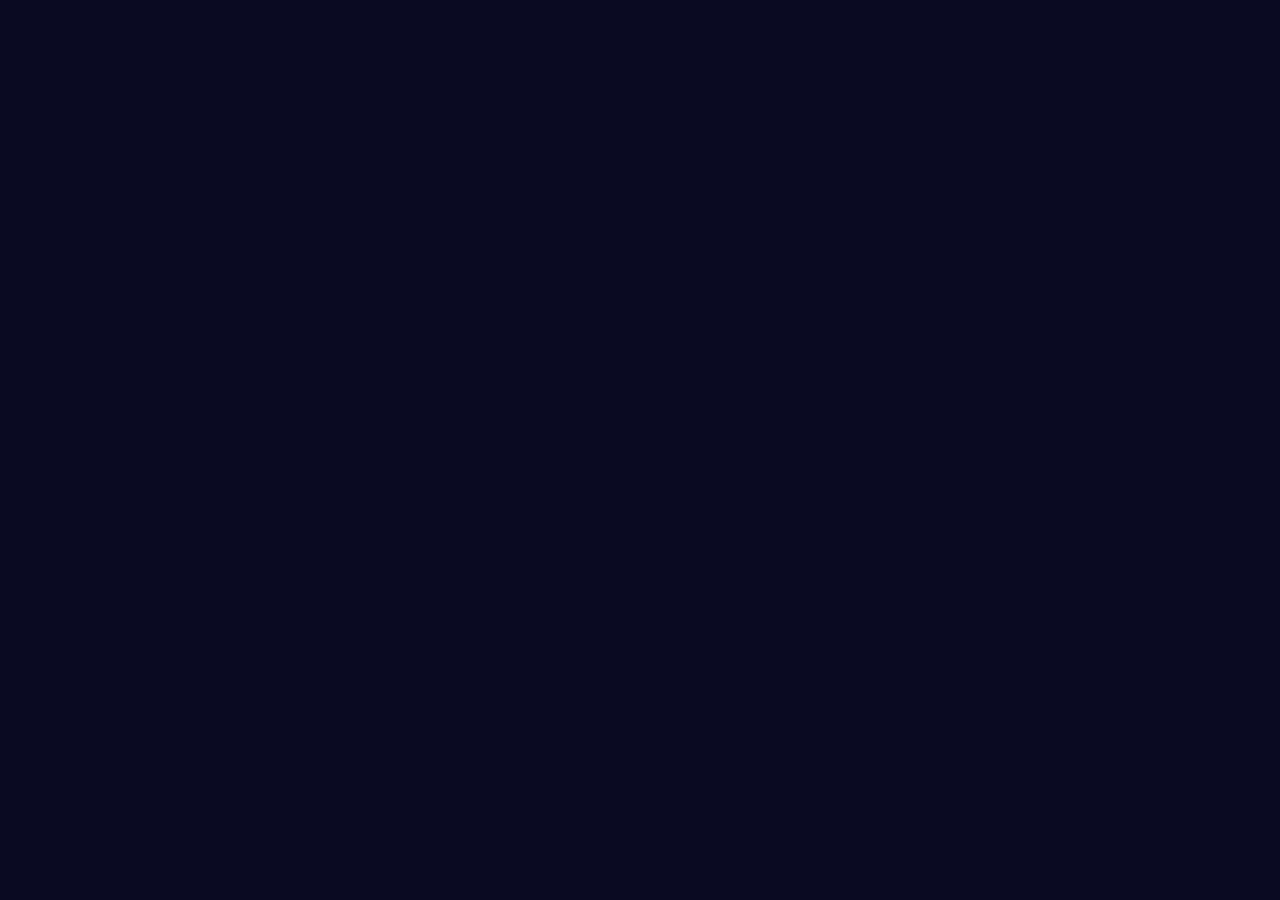
==== index.html @ da058f96 "Update index.html" ====
<!DOCTYPE html>
<html lang="en">
<head>
    <meta charset="UTF-8">
    <meta name="viewport" content="width=device-width, initial-scale=1.0">
    <title>AurumIQ Strategy Consultancy</title>
    <style>
        body {
            background: url('https://raw.githubusercontent.com/lizdeucker/aurumiq-website/main/Website%20background.jpg') no-repeat center center fixed;
            background-size: cover;
            background-color: #0A0A23; /* Dark navy */
            margin: 0;
            height: 100vh;
        }

/* Mobile-specific styles */
@media (max-width: 768px) { 
    body {
        background: url('https://raw.githubusercontent.com/lizdeucker/aurumiq-website/main/mobile%20website.png') no-repeat center center fixed;
        background-size: contain; /* Keeps aspect ratio */
        background-color: #0A0A23;
    }

    </style>
</head>
<body>
</body>
</html>
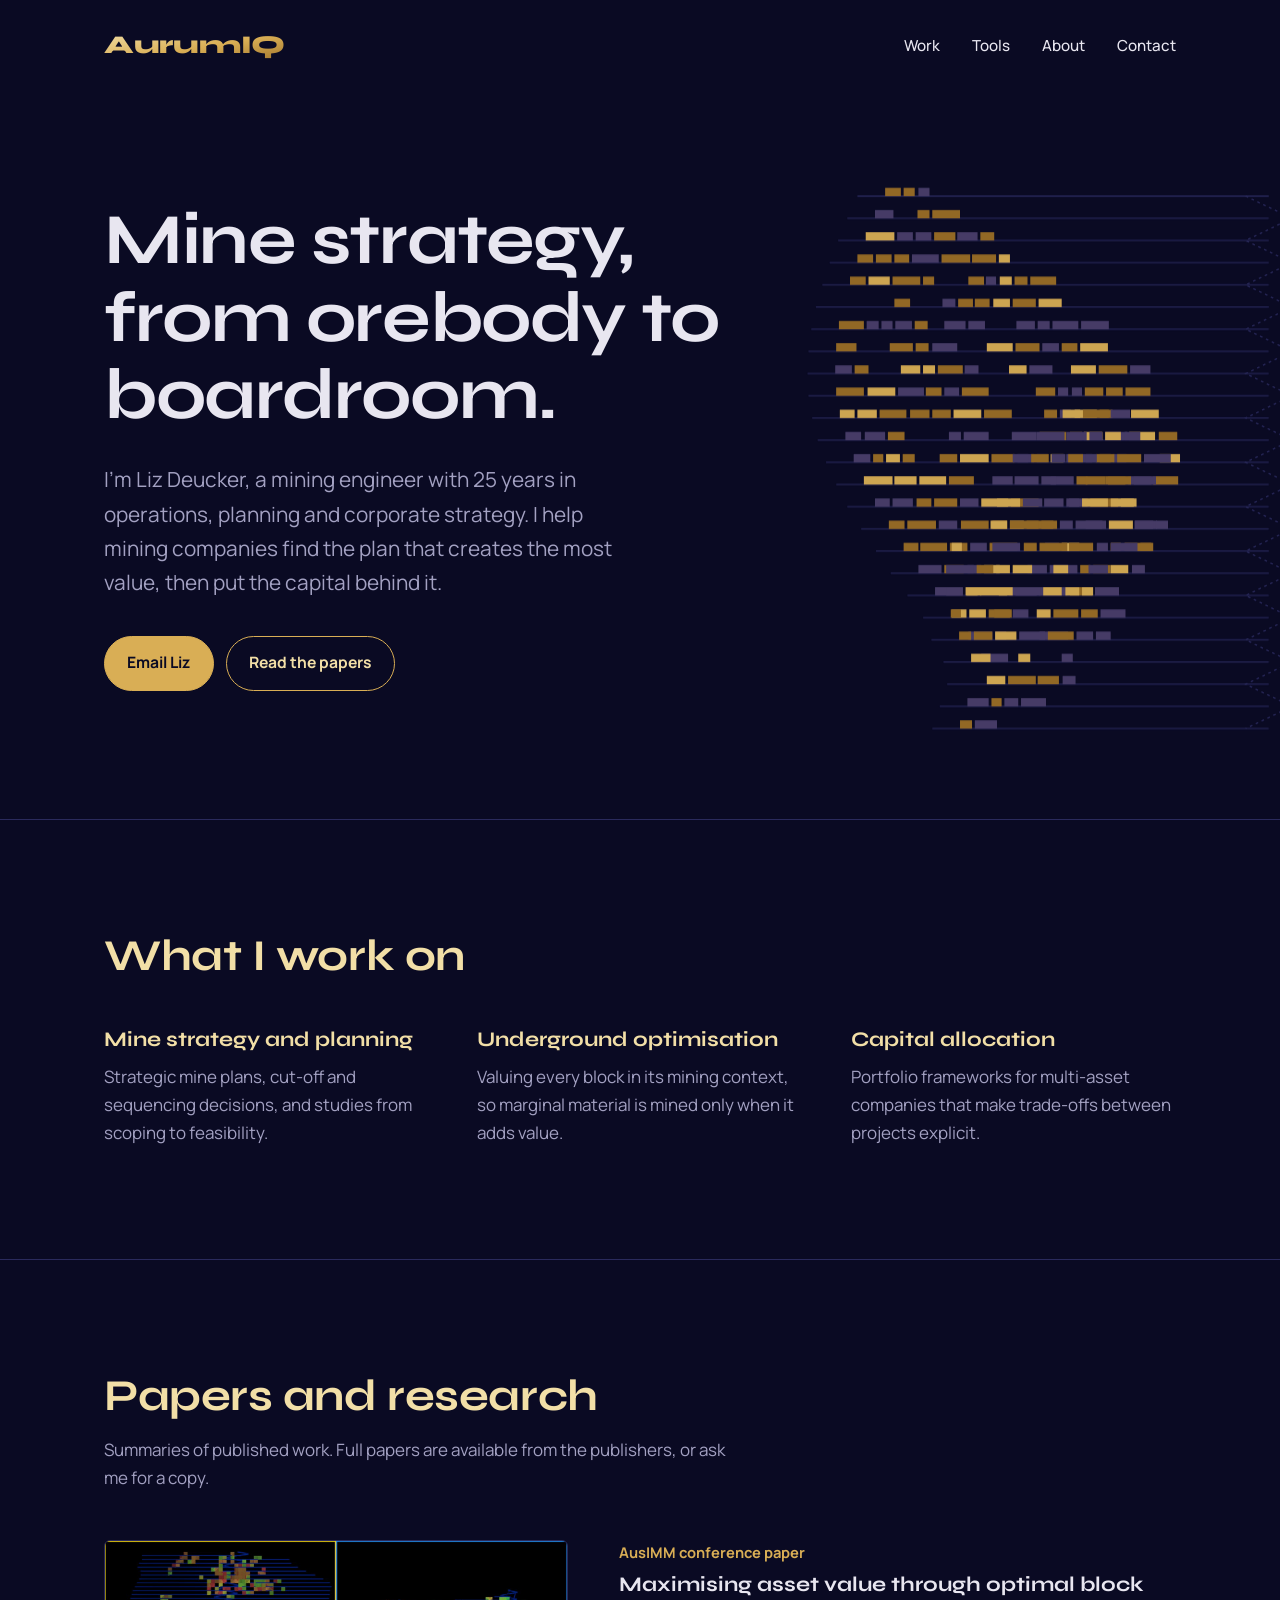
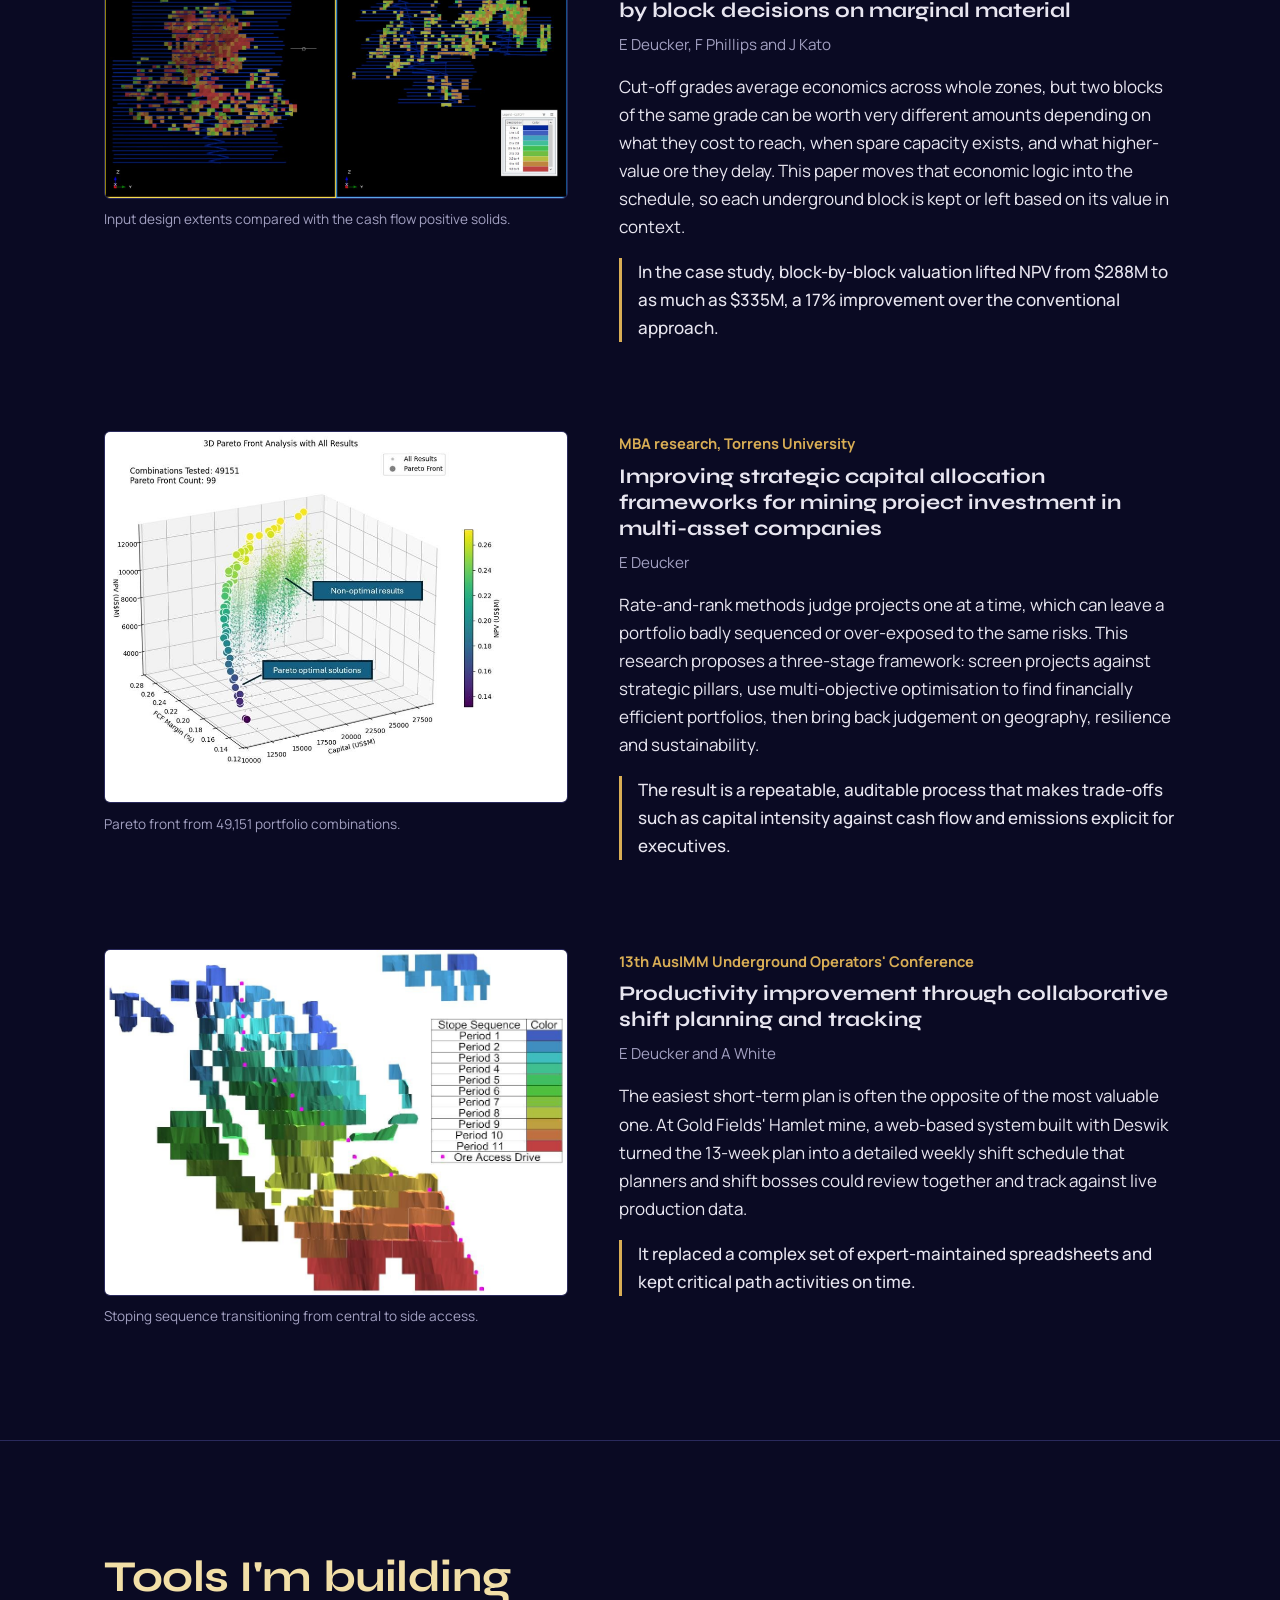
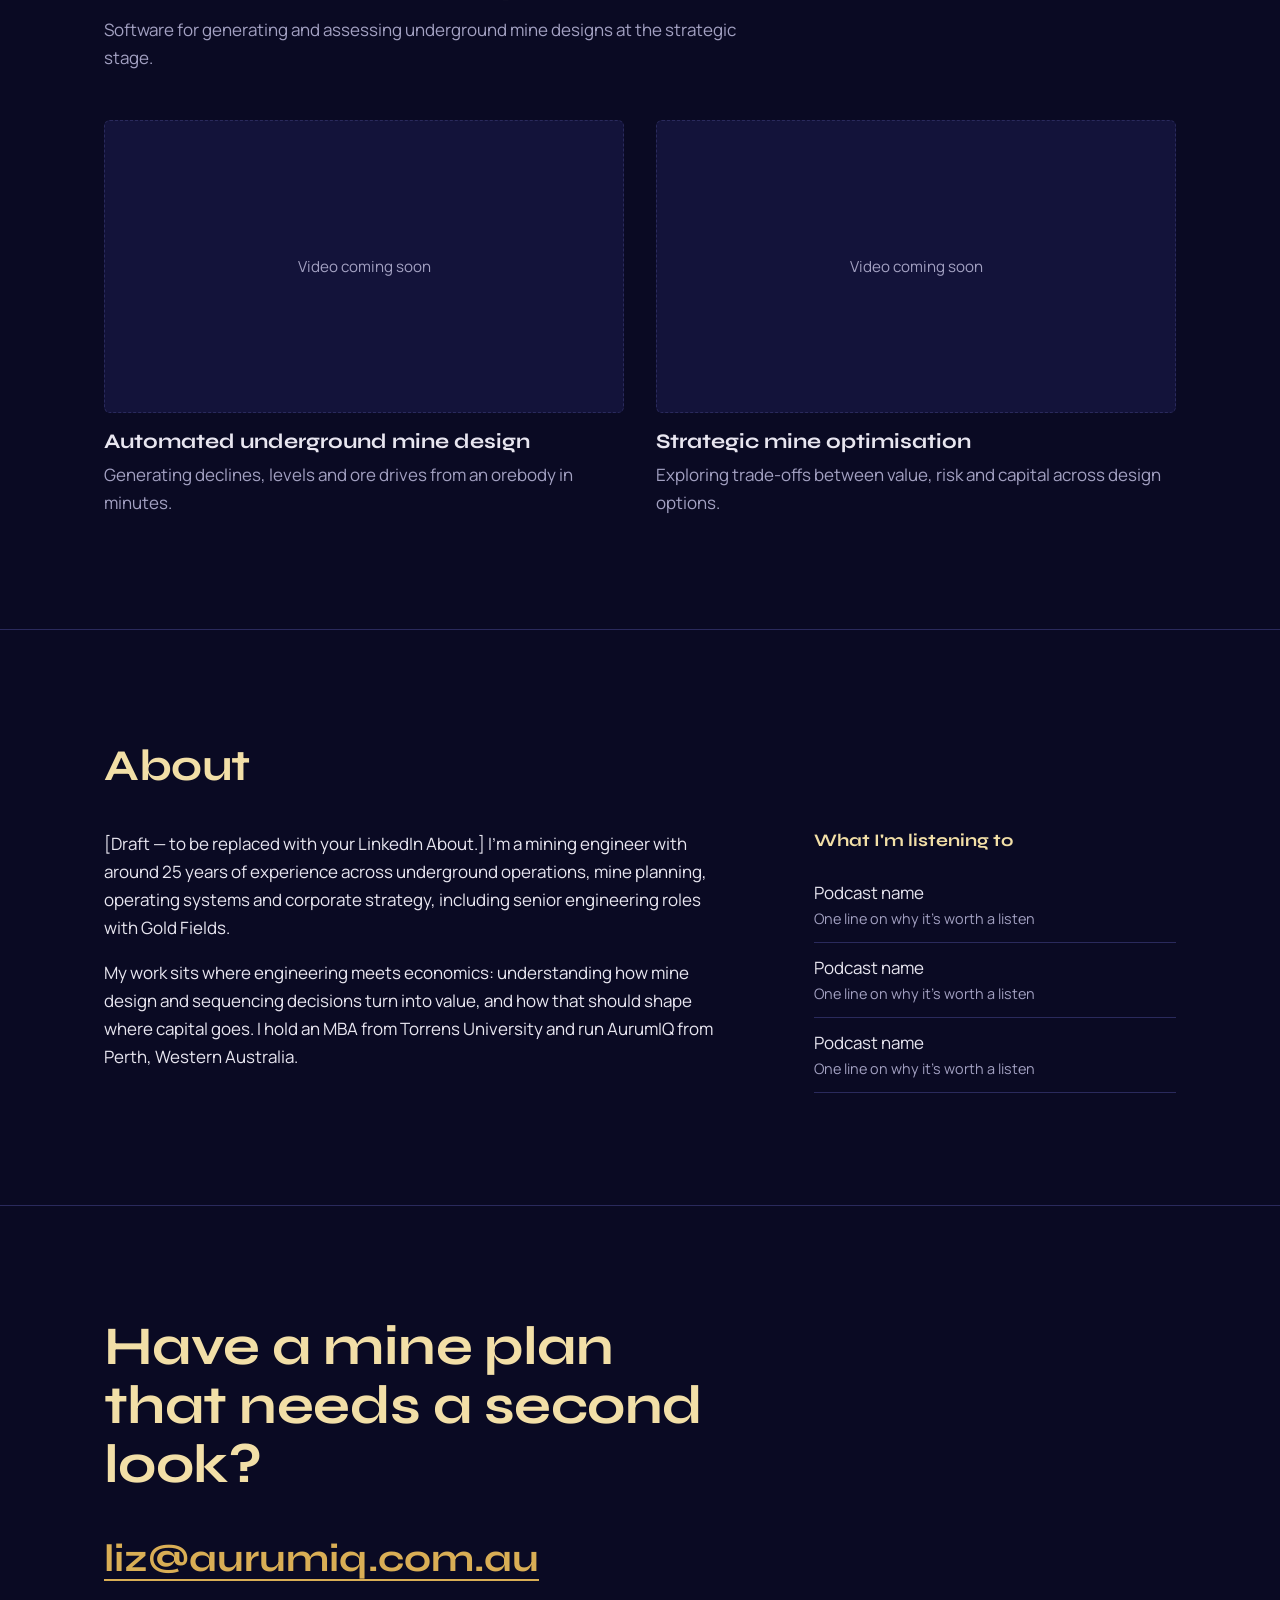
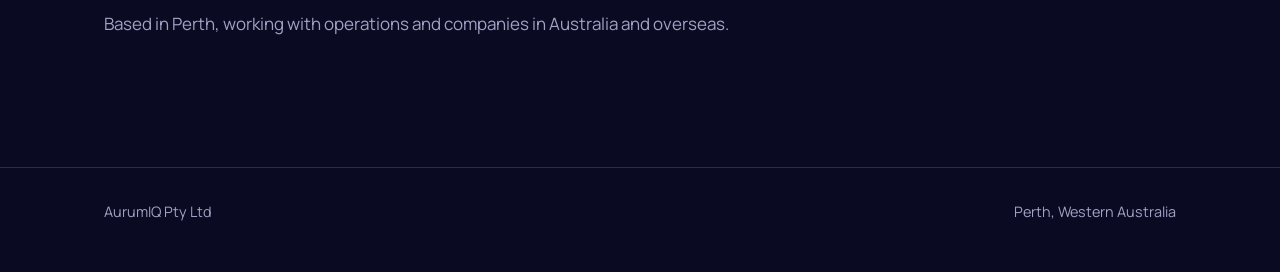
==== commit 273841fc: "Rebuild site: real page with services, papers, tools, about and contact Co-Authored-By: Claude Opus " ====
--- a/index.html
+++ b/index.html
@@ -1,28 +1,460 @@
-<!DOCTYPE html>
-<html lang="en">
-<head>
-    <meta charset="UTF-8">
-    <meta name="viewport" content="width=device-width, initial-scale=1.0">
-    <title>AurumIQ Strategy Consultancy</title>
-    <style>
-        body {
-            background: url('https://raw.githubusercontent.com/lizdeucker/aurumiq-website/main/Website%20background.jpg') no-repeat center center fixed;
-            background-size: cover;
-            background-color: #0A0A23; /* Dark navy */
-            margin: 0;
-            height: 100vh;
-        }
-
-/* Mobile-specific styles */
-@media (max-width: 768px) { 
-    body {
-        background: url('https://raw.githubusercontent.com/lizdeucker/aurumiq-website/main/mobile%20website.png') no-repeat center center fixed;
-        background-size: contain; /* Keeps aspect ratio */
-        background-color: #0A0A23;
-    }
-
-    </style>
-</head>
-<body>
-</body>
-</html>
+<!DOCTYPE html>
+<html lang="en-AU">
+<head>
+  <meta charset="UTF-8">
+  <meta name="viewport" content="width=device-width, initial-scale=1">
+  <title>AurumIQ · Mine strategy consultancy · Liz Deucker</title>
+  <meta name="description" content="AurumIQ is the mine strategy consultancy of Liz Deucker, a Perth-based mining engineer working on mine planning, underground optimisation and capital allocation.">
+  <meta property="og:title" content="AurumIQ: mine strategy consultancy">
+  <meta property="og:description" content="Mine planning, underground optimisation and capital allocation with Liz Deucker.">
+  <meta property="og:url" content="https://aurumiq.com.au/">
+  <meta name="theme-color" content="#0A0A23">
+  <link rel="icon" href="favicon.svg" type="image/svg+xml">
+  <link rel="preload" href="assets/fonts/syne-latin-800-normal.woff2" as="font" type="font/woff2" crossorigin>
+  <link rel="stylesheet" href="assets/styles.css">
+</head>
+<body>
+  <a class="skip" href="#main">Skip to content</a>
+
+  <header class="site-header">
+    <div class="wrap">
+      <a class="wordmark" href="#top" aria-label="AurumIQ home">AurumIQ</a>
+      <nav aria-label="Main">
+        <ul>
+          <li><a href="#work">Work</a></li>
+          <li><a href="#tools">Tools</a></li>
+          <li><a href="#about">About</a></li>
+          <li><a href="#contact">Contact</a></li>
+        </ul>
+      </nav>
+    </div>
+  </header>
+
+  <main id="main">
+    <section class="hero" id="top">
+      <svg class="levels" viewBox="0 0 720 640" aria-hidden="true" focusable="false">
+<polyline class="decline" points="600,40 650,64 600,88 650,112 600,136 650,160 600,184 650,208 600,232 650,256 600,280 650,304 600,328 650,352 600,376 650,400 600,424 650,448 600,472 650,496 600,520 650,544 600,568 650,592 600,616"/>
+<line class="drive" x1="180" y1="40" x2="625" y2="40"/>
+<rect class="s mid" style="--i:24" x="210" y="31" width="17" height="9"/>
+<rect class="s mid" style="--i:24" x="230" y="31" width="12" height="9"/>
+<rect class="s lo" style="--i:24" x="246" y="31" width="12" height="9"/>
+<line class="drive" x1="169" y1="64" x2="625" y2="64"/>
+<rect class="s lo" style="--i:23" x="199" y="55" width="20" height="9"/>
+<rect class="s mid" style="--i:23" x="245" y="55" width="13" height="9"/>
+<rect class="s mid" style="--i:23" x="261" y="55" width="30" height="9"/>
+<line class="drive" x1="159" y1="88" x2="625" y2="88"/>
+<rect class="s hi" style="--i:22" x="189" y="79" width="31" height="9"/>
+<rect class="s lo" style="--i:22" x="223" y="79" width="17" height="9"/>
+<rect class="s lo" style="--i:22" x="243" y="79" width="17" height="9"/>
+<rect class="s mid" style="--i:22" x="263" y="79" width="23" height="9"/>
+<rect class="s lo" style="--i:22" x="288" y="79" width="22" height="9"/>
+<rect class="s mid" style="--i:22" x="313" y="79" width="15" height="9"/>
+<line class="drive" x1="150" y1="112" x2="625" y2="112"/>
+<rect class="s mid" style="--i:21" x="180" y="103" width="17" height="9"/>
+<rect class="s mid" style="--i:21" x="200" y="103" width="17" height="9"/>
+<rect class="s mid" style="--i:21" x="220" y="103" width="16" height="9"/>
+<rect class="s lo" style="--i:21" x="239" y="103" width="29" height="9"/>
+<rect class="s mid" style="--i:21" x="271" y="103" width="31" height="9"/>
+<rect class="s mid" style="--i:21" x="304" y="103" width="26" height="9"/>
+<rect class="s hi" style="--i:21" x="333" y="103" width="12" height="9"/>
+<line class="drive" x1="142" y1="136" x2="625" y2="136"/>
+<rect class="s mid" style="--i:20" x="172" y="127" width="17" height="9"/>
+<rect class="s hi" style="--i:20" x="192" y="127" width="23" height="9"/>
+<rect class="s mid" style="--i:20" x="218" y="127" width="30" height="9"/>
+<rect class="s mid" style="--i:20" x="251" y="127" width="12" height="9"/>
+<rect class="s mid" style="--i:20" x="300" y="127" width="17" height="9"/>
+<rect class="s lo" style="--i:20" x="319" y="127" width="11" height="9"/>
+<rect class="s hi" style="--i:20" x="334" y="127" width="13" height="9"/>
+<rect class="s mid" style="--i:20" x="350" y="127" width="14" height="9"/>
+<rect class="s mid" style="--i:20" x="367" y="127" width="28" height="9"/>
+<line class="drive" x1="135" y1="160" x2="625" y2="160"/>
+<rect class="s mid" style="--i:19" x="220" y="151" width="17" height="9"/>
+<rect class="s lo" style="--i:19" x="272" y="151" width="14" height="9"/>
+<rect class="s mid" style="--i:19" x="289" y="151" width="16" height="9"/>
+<rect class="s mid" style="--i:19" x="307" y="151" width="16" height="9"/>
+<rect class="s hi" style="--i:19" x="327" y="151" width="18" height="9"/>
+<rect class="s mid" style="--i:19" x="348" y="151" width="25" height="9"/>
+<rect class="s hi" style="--i:19" x="376" y="151" width="25" height="9"/>
+<line class="drive" x1="130" y1="184" x2="625" y2="184"/>
+<rect class="s mid" style="--i:18" x="160" y="175" width="27" height="9"/>
+<rect class="s lo" style="--i:18" x="190" y="175" width="13" height="9"/>
+<rect class="s lo" style="--i:18" x="206" y="175" width="12" height="9"/>
+<rect class="s lo" style="--i:18" x="221" y="175" width="18" height="9"/>
+<rect class="s mid" style="--i:18" x="242" y="175" width="14" height="9"/>
+<rect class="s lo" style="--i:18" x="274" y="175" width="23" height="9"/>
+<rect class="s lo" style="--i:18" x="300" y="175" width="18" height="9"/>
+<rect class="s lo" style="--i:18" x="352" y="175" width="20" height="9"/>
+<rect class="s lo" style="--i:18" x="375" y="175" width="13" height="9"/>
+<rect class="s lo" style="--i:18" x="391" y="175" width="28" height="9"/>
+<rect class="s lo" style="--i:18" x="422" y="175" width="30" height="9"/>
+<line class="drive" x1="127" y1="208" x2="625" y2="208"/>
+<rect class="s mid" style="--i:17" x="157" y="199" width="22" height="9"/>
+<rect class="s mid" style="--i:17" x="215" y="199" width="25" height="9"/>
+<rect class="s mid" style="--i:17" x="243" y="199" width="14" height="9"/>
+<rect class="s lo" style="--i:17" x="261" y="199" width="27" height="9"/>
+<rect class="s hi" style="--i:17" x="320" y="199" width="28" height="9"/>
+<rect class="s mid" style="--i:17" x="351" y="199" width="26" height="9"/>
+<rect class="s lo" style="--i:17" x="380" y="199" width="18" height="9"/>
+<rect class="s mid" style="--i:17" x="401" y="199" width="17" height="9"/>
+<rect class="s hi" style="--i:17" x="421" y="199" width="30" height="9"/>
+<line class="drive" x1="126" y1="232" x2="625" y2="232"/>
+<rect class="s lo" style="--i:16" x="156" y="223" width="18" height="9"/>
+<rect class="s mid" style="--i:16" x="177" y="223" width="15" height="9"/>
+<rect class="s hi" style="--i:16" x="227" y="223" width="21" height="9"/>
+<rect class="s hi" style="--i:16" x="251" y="223" width="13" height="9"/>
+<rect class="s mid" style="--i:16" x="267" y="223" width="27" height="9"/>
+<rect class="s lo" style="--i:16" x="296" y="223" width="15" height="9"/>
+<rect class="s hi" style="--i:16" x="344" y="223" width="19" height="9"/>
+<rect class="s lo" style="--i:16" x="366" y="223" width="25" height="9"/>
+<rect class="s hi" style="--i:16" x="411" y="223" width="27" height="9"/>
+<rect class="s mid" style="--i:16" x="441" y="223" width="31" height="9"/>
+<rect class="s lo" style="--i:16" x="475" y="223" width="22" height="9"/>
+<line class="drive" x1="127" y1="256" x2="625" y2="256"/>
+<rect class="s mid" style="--i:15" x="157" y="247" width="30" height="9"/>
+<rect class="s hi" style="--i:15" x="191" y="247" width="30" height="9"/>
+<rect class="s lo" style="--i:15" x="224" y="247" width="28" height="9"/>
+<rect class="s mid" style="--i:15" x="254" y="247" width="17" height="9"/>
+<rect class="s lo" style="--i:15" x="274" y="247" width="16" height="9"/>
+<rect class="s mid" style="--i:15" x="293" y="247" width="29" height="9"/>
+<rect class="s mid" style="--i:15" x="373" y="247" width="21" height="9"/>
+<rect class="s lo" style="--i:15" x="397" y="247" width="11" height="9"/>
+<rect class="s lo" style="--i:15" x="412" y="247" width="11" height="9"/>
+<rect class="s mid" style="--i:15" x="426" y="247" width="20" height="9"/>
+<rect class="s mid" style="--i:15" x="449" y="247" width="18" height="9"/>
+<rect class="s mid" style="--i:15" x="470" y="247" width="27" height="9"/>
+<line class="drive" x1="131" y1="280" x2="625" y2="280"/>
+<rect class="s hi" style="--i:14" x="161" y="271" width="16" height="9"/>
+<rect class="s hi" style="--i:14" x="180" y="271" width="21" height="9"/>
+<rect class="s mid" style="--i:14" x="204" y="271" width="29" height="9"/>
+<rect class="s mid" style="--i:14" x="237" y="271" width="21" height="9"/>
+<rect class="s mid" style="--i:14" x="261" y="271" width="20" height="9"/>
+<rect class="s hi" style="--i:14" x="284" y="271" width="30" height="9"/>
+<rect class="s mid" style="--i:14" x="317" y="271" width="30" height="9"/>
+<rect class="s mid" style="--i:14" x="382" y="271" width="14" height="9"/>
+<rect class="s lo" style="--i:14" x="399" y="271" width="12" height="9"/>
+<rect class="s hi" style="--i:14" x="415" y="271" width="24" height="9"/>
+<rect class="s mid" style="--i:14" x="442" y="271" width="14" height="9"/>
+<rect class="s hi" style="--i:14" x="476" y="271" width="30" height="9"/>
+<rect class="s hi" style="--i:14" x="402" y="271" width="19" height="9"/>
+<rect class="s mid" style="--i:14" x="424" y="271" width="28" height="9"/>
+<rect class="s lo" style="--i:14" x="454" y="271" width="21" height="9"/>
+<line class="drive" x1="137" y1="304" x2="625" y2="304"/>
+<rect class="s lo" style="--i:13" x="167" y="295" width="17" height="9"/>
+<rect class="s lo" style="--i:13" x="188" y="295" width="22" height="9"/>
+<rect class="s mid" style="--i:13" x="213" y="295" width="18" height="9"/>
+<rect class="s lo" style="--i:13" x="279" y="295" width="13" height="9"/>
+<rect class="s lo" style="--i:13" x="295" y="295" width="27" height="9"/>
+<rect class="s lo" style="--i:13" x="347" y="295" width="27" height="9"/>
+<rect class="s mid" style="--i:13" x="377" y="295" width="29" height="9"/>
+<rect class="s mid" style="--i:13" x="410" y="295" width="13" height="9"/>
+<rect class="s hi" style="--i:13" x="425" y="295" width="20" height="9"/>
+<rect class="s lo" style="--i:13" x="448" y="295" width="24" height="9"/>
+<rect class="s hi" style="--i:13" x="474" y="295" width="28" height="9"/>
+<rect class="s mid" style="--i:13" x="506" y="295" width="20" height="9"/>
+<rect class="s lo" style="--i:13" x="374" y="295" width="30" height="9"/>
+<rect class="s lo" style="--i:13" x="406" y="295" width="22" height="9"/>
+<rect class="s lo" style="--i:13" x="431" y="295" width="14" height="9"/>
+<rect class="s hi" style="--i:13" x="448" y="295" width="17" height="9"/>
+<rect class="s lo" style="--i:13" x="469" y="295" width="17" height="9"/>
+<line class="drive" x1="146" y1="328" x2="625" y2="328"/>
+<rect class="s lo" style="--i:12" x="176" y="319" width="18" height="9"/>
+<rect class="s mid" style="--i:12" x="197" y="319" width="11" height="9"/>
+<rect class="s hi" style="--i:12" x="211" y="319" width="15" height="9"/>
+<rect class="s mid" style="--i:12" x="229" y="319" width="13" height="9"/>
+<rect class="s mid" style="--i:12" x="269" y="319" width="19" height="9"/>
+<rect class="s hi" style="--i:12" x="291" y="319" width="31" height="9"/>
+<rect class="s mid" style="--i:12" x="325" y="319" width="25" height="9"/>
+<rect class="s lo" style="--i:12" x="353" y="319" width="18" height="9"/>
+<rect class="s lo" style="--i:12" x="374" y="319" width="12" height="9"/>
+<rect class="s hi" style="--i:12" x="389" y="319" width="14" height="9"/>
+<rect class="s lo" style="--i:12" x="406" y="319" width="28" height="9"/>
+<rect class="s mid" style="--i:12" x="438" y="319" width="16" height="9"/>
+<rect class="s lo" style="--i:12" x="457" y="319" width="14" height="9"/>
+<rect class="s hi" style="--i:12" x="507" y="319" width="22" height="9"/>
+<rect class="s lo" style="--i:12" x="348" y="319" width="17" height="9"/>
+<rect class="s mid" style="--i:12" x="368" y="319" width="19" height="9"/>
+<rect class="s lo" style="--i:12" x="390" y="319" width="15" height="9"/>
+<rect class="s mid" style="--i:12" x="408" y="319" width="16" height="9"/>
+<rect class="s lo" style="--i:12" x="427" y="319" width="12" height="9"/>
+<rect class="s mid" style="--i:12" x="442" y="319" width="16" height="9"/>
+<rect class="s mid" style="--i:12" x="461" y="319" width="26" height="9"/>
+<rect class="s lo" style="--i:12" x="490" y="319" width="29" height="9"/>
+<line class="drive" x1="157" y1="352" x2="625" y2="352"/>
+<rect class="s hi" style="--i:11" x="187" y="343" width="31" height="9"/>
+<rect class="s hi" style="--i:11" x="220" y="343" width="24" height="9"/>
+<rect class="s hi" style="--i:11" x="247" y="343" width="29" height="9"/>
+<rect class="s mid" style="--i:11" x="279" y="343" width="27" height="9"/>
+<rect class="s lo" style="--i:11" x="389" y="343" width="25" height="9"/>
+<rect class="s mid" style="--i:11" x="417" y="343" width="12" height="9"/>
+<rect class="s mid" style="--i:11" x="448" y="343" width="22" height="9"/>
+<rect class="s lo" style="--i:11" x="473" y="343" width="25" height="9"/>
+<rect class="s mid" style="--i:11" x="500" y="343" width="27" height="9"/>
+<rect class="s lo" style="--i:11" x="326" y="343" width="22" height="9"/>
+<rect class="s lo" style="--i:11" x="350" y="343" width="26" height="9"/>
+<rect class="s lo" style="--i:11" x="379" y="343" width="16" height="9"/>
+<rect class="s mid" style="--i:11" x="427" y="343" width="21" height="9"/>
+<rect class="s mid" style="--i:11" x="451" y="343" width="25" height="9"/>
+<rect class="s lo" style="--i:11" x="479" y="343" width="24" height="9"/>
+<line class="drive" x1="169" y1="376" x2="625" y2="376"/>
+<rect class="s lo" style="--i:10" x="199" y="367" width="16" height="9"/>
+<rect class="s lo" style="--i:10" x="218" y="367" width="22" height="9"/>
+<rect class="s mid" style="--i:10" x="244" y="367" width="16" height="9"/>
+<rect class="s mid" style="--i:10" x="263" y="367" width="25" height="9"/>
+<rect class="s lo" style="--i:10" x="291" y="367" width="20" height="9"/>
+<rect class="s hi" style="--i:10" x="314" y="367" width="29" height="9"/>
+<rect class="s mid" style="--i:10" x="346" y="367" width="30" height="9"/>
+<rect class="s lo" style="--i:10" x="409" y="367" width="20" height="9"/>
+<rect class="s mid" style="--i:10" x="432" y="367" width="30" height="9"/>
+<rect class="s hi" style="--i:10" x="465" y="367" width="14" height="9"/>
+<rect class="s hi" style="--i:10" x="331" y="367" width="25" height="9"/>
+<rect class="s lo" style="--i:10" x="359" y="367" width="21" height="9"/>
+<rect class="s lo" style="--i:10" x="382" y="367" width="21" height="9"/>
+<rect class="s lo" style="--i:10" x="406" y="367" width="14" height="9"/>
+<rect class="s hi" style="--i:10" x="423" y="367" width="28" height="9"/>
+<rect class="s hi" style="--i:10" x="454" y="367" width="28" height="9"/>
+<line class="drive" x1="184" y1="400" x2="625" y2="400"/>
+<rect class="s mid" style="--i:9" x="214" y="391" width="17" height="9"/>
+<rect class="s mid" style="--i:9" x="234" y="391" width="31" height="9"/>
+<rect class="s lo" style="--i:9" x="268" y="391" width="20" height="9"/>
+<rect class="s mid" style="--i:9" x="326" y="391" width="16" height="9"/>
+<rect class="s hi" style="--i:9" x="345" y="391" width="15" height="9"/>
+<rect class="s mid" style="--i:9" x="363" y="391" width="29" height="9"/>
+<rect class="s lo" style="--i:9" x="427" y="391" width="22" height="9"/>
+<rect class="s hi" style="--i:9" x="452" y="391" width="26" height="9"/>
+<rect class="s lo" style="--i:9" x="480" y="391" width="24" height="9"/>
+<rect class="s mid" style="--i:9" x="292" y="391" width="30" height="9"/>
+<rect class="s hi" style="--i:9" x="324" y="391" width="18" height="9"/>
+<rect class="s mid" style="--i:9" x="345" y="391" width="31" height="9"/>
+<rect class="s mid" style="--i:9" x="379" y="391" width="17" height="9"/>
+<rect class="s lo" style="--i:9" x="399" y="391" width="14" height="9"/>
+<rect class="s lo" style="--i:9" x="416" y="391" width="29" height="9"/>
+<rect class="s lo" style="--i:9" x="480" y="391" width="20" height="9"/>
+<rect class="s lo" style="--i:9" x="503" y="391" width="13" height="9"/>
+<line class="drive" x1="200" y1="424" x2="625" y2="424"/>
+<rect class="s mid" style="--i:8" x="230" y="415" width="16" height="9"/>
+<rect class="s mid" style="--i:8" x="248" y="415" width="29" height="9"/>
+<rect class="s mid" style="--i:8" x="280" y="415" width="19" height="9"/>
+<rect class="s lo" style="--i:8" x="302" y="415" width="18" height="9"/>
+<rect class="s mid" style="--i:8" x="323" y="415" width="30" height="9"/>
+<rect class="s lo" style="--i:8" x="383" y="415" width="15" height="9"/>
+<rect class="s hi" style="--i:8" x="401" y="415" width="19" height="9"/>
+<rect class="s mid" style="--i:8" x="454" y="415" width="11" height="9"/>
+<rect class="s mid" style="--i:8" x="469" y="415" width="29" height="9"/>
+<rect class="s hi" style="--i:8" x="282" y="415" width="11" height="9"/>
+<rect class="s lo" style="--i:8" x="326" y="415" width="30" height="9"/>
+<rect class="s mid" style="--i:8" x="360" y="415" width="14" height="9"/>
+<rect class="s mid" style="--i:8" x="377" y="415" width="30" height="9"/>
+<rect class="s mid" style="--i:8" x="409" y="415" width="26" height="9"/>
+<rect class="s lo" style="--i:8" x="439" y="415" width="12" height="9"/>
+<rect class="s lo" style="--i:8" x="454" y="415" width="29" height="9"/>
+<rect class="s mid" style="--i:8" x="486" y="415" width="14" height="9"/>
+<line class="drive" x1="216" y1="448" x2="625" y2="448"/>
+<rect class="s lo" style="--i:7" x="246" y="439" width="25" height="9"/>
+<rect class="s mid" style="--i:7" x="274" y="439" width="21" height="9"/>
+<rect class="s lo" style="--i:7" x="299" y="439" width="15" height="9"/>
+<rect class="s hi" style="--i:7" x="317" y="439" width="17" height="9"/>
+<rect class="s lo" style="--i:7" x="364" y="439" width="21" height="9"/>
+<rect class="s lo" style="--i:7" x="388" y="439" width="30" height="9"/>
+<rect class="s mid" style="--i:7" x="421" y="439" width="11" height="9"/>
+<rect class="s mid" style="--i:7" x="435" y="439" width="19" height="9"/>
+<rect class="s lo" style="--i:7" x="276" y="439" width="30" height="9"/>
+<rect class="s mid" style="--i:7" x="309" y="439" width="18" height="9"/>
+<rect class="s hi" style="--i:7" x="330" y="439" width="15" height="9"/>
+<rect class="s hi" style="--i:7" x="348" y="439" width="21" height="9"/>
+<rect class="s hi" style="--i:7" x="392" y="439" width="16" height="9"/>
+<rect class="s lo" style="--i:7" x="430" y="439" width="21" height="9"/>
+<rect class="s hi" style="--i:7" x="454" y="439" width="19" height="9"/>
+<rect class="s lo" style="--i:7" x="477" y="439" width="14" height="9"/>
+<line class="drive" x1="234" y1="472" x2="625" y2="472"/>
+<rect class="s lo" style="--i:6" x="264" y="463" width="30" height="9"/>
+<rect class="s hi" style="--i:6" x="298" y="463" width="12" height="9"/>
+<rect class="s hi" style="--i:6" x="313" y="463" width="29" height="9"/>
+<rect class="s lo" style="--i:6" x="344" y="463" width="30" height="9"/>
+<rect class="s lo" style="--i:6" x="377" y="463" width="30" height="9"/>
+<rect class="s mid" style="--i:6" x="410" y="463" width="24" height="9"/>
+<rect class="s lo" style="--i:6" x="276" y="463" width="18" height="9"/>
+<rect class="s hi" style="--i:6" x="297" y="463" width="17" height="9"/>
+<rect class="s hi" style="--i:6" x="333" y="463" width="15" height="9"/>
+<rect class="s lo" style="--i:6" x="351" y="463" width="27" height="9"/>
+<rect class="s hi" style="--i:6" x="381" y="463" width="20" height="9"/>
+<rect class="s hi" style="--i:6" x="405" y="463" width="15" height="9"/>
+<rect class="s hi" style="--i:6" x="423" y="463" width="12" height="9"/>
+<rect class="s lo" style="--i:6" x="437" y="463" width="26" height="9"/>
+<line class="drive" x1="251" y1="496" x2="625" y2="496"/>
+<rect class="s hi" style="--i:5" x="282" y="487" width="16" height="9"/>
+<rect class="s hi" style="--i:5" x="301" y="487" width="18" height="9"/>
+<rect class="s mid" style="--i:5" x="322" y="487" width="23" height="9"/>
+<rect class="s lo" style="--i:5" x="348" y="487" width="17" height="9"/>
+<rect class="s mid" style="--i:5" x="281" y="487" width="11" height="9"/>
+<rect class="s mid" style="--i:5" x="328" y="487" width="19" height="9"/>
+<rect class="s hi" style="--i:5" x="374" y="487" width="15" height="9"/>
+<rect class="s mid" style="--i:5" x="392" y="487" width="27" height="9"/>
+<rect class="s mid" style="--i:5" x="422" y="487" width="18" height="9"/>
+<rect class="s lo" style="--i:5" x="443" y="487" width="27" height="9"/>
+<line class="drive" x1="260" y1="520" x2="625" y2="520"/>
+<rect class="s lo" style="--i:4" x="300" y="511" width="26" height="9"/>
+<rect class="s lo" style="--i:4" x="329" y="511" width="12" height="9"/>
+<rect class="s lo" style="--i:4" x="377" y="511" width="31" height="9"/>
+<rect class="s mid" style="--i:4" x="290" y="511" width="13" height="9"/>
+<rect class="s mid" style="--i:4" x="306" y="511" width="20" height="9"/>
+<rect class="s hi" style="--i:4" x="329" y="511" width="23" height="9"/>
+<rect class="s lo" style="--i:4" x="355" y="511" width="28" height="9"/>
+<rect class="s mid" style="--i:4" x="386" y="511" width="28" height="9"/>
+<rect class="s lo" style="--i:4" x="417" y="511" width="18" height="9"/>
+<rect class="s lo" style="--i:4" x="438" y="511" width="16" height="9"/>
+<line class="drive" x1="273" y1="544" x2="625" y2="544"/>
+<rect class="s lo" style="--i:3" x="314" y="535" width="29" height="9"/>
+<rect class="s hi" style="--i:3" x="303" y="535" width="21" height="9"/>
+<rect class="s hi" style="--i:3" x="354" y="535" width="13" height="9"/>
+<rect class="s lo" style="--i:3" x="401" y="535" width="12" height="9"/>
+<line class="drive" x1="277" y1="568" x2="625" y2="568"/>
+<rect class="s hi" style="--i:2" x="320" y="559" width="20" height="9"/>
+<rect class="s mid" style="--i:2" x="343" y="559" width="30" height="9"/>
+<rect class="s mid" style="--i:2" x="375" y="559" width="23" height="9"/>
+<rect class="s lo" style="--i:2" x="402" y="559" width="14" height="9"/>
+<line class="drive" x1="269" y1="592" x2="625" y2="592"/>
+<rect class="s lo" style="--i:1" x="299" y="583" width="23" height="9"/>
+<rect class="s mid" style="--i:1" x="325" y="583" width="11" height="9"/>
+<rect class="s lo" style="--i:1" x="339" y="583" width="15" height="9"/>
+<rect class="s lo" style="--i:1" x="357" y="583" width="27" height="9"/>
+<line class="drive" x1="261" y1="616" x2="625" y2="616"/>
+<rect class="s mid" style="--i:0" x="291" y="607" width="13" height="9"/>
+<rect class="s lo" style="--i:0" x="307" y="607" width="24" height="9"/>
+</svg>
+      <div class="wrap">
+        <h1>Mine strategy, from orebody to boardroom.</h1>
+        <p class="lede">I'm Liz Deucker, a mining engineer with 25 years in operations, planning and corporate strategy. I help mining companies find the plan that creates the most value, then put the capital behind it.</p>
+        <div class="actions">
+          <a class="btn btn-gold" href="mailto:liz@aurumiq.com.au">Email Liz</a>
+          <a class="btn btn-line" href="#work">Read the papers</a>
+        </div>
+      </div>
+    </section>
+
+    <section class="block" id="services" aria-labelledby="services-h">
+      <div class="wrap">
+        <h2 id="services-h">What I work on</h2>
+        <div class="services">
+          <div>
+            <h3>Mine strategy and planning</h3>
+            <p>Strategic mine plans, cut-off and sequencing decisions, and studies from scoping to feasibility.</p>
+          </div>
+          <div>
+            <h3>Underground optimisation</h3>
+            <p>Valuing every block in its mining context, so marginal material is mined only when it adds value.</p>
+          </div>
+          <div>
+            <h3>Capital allocation</h3>
+            <p>Portfolio frameworks for multi-asset companies that make trade-offs between projects explicit.</p>
+          </div>
+        </div>
+      </div>
+    </section>
+
+    <section class="block" id="work" aria-labelledby="work-h">
+      <div class="wrap">
+        <h2 id="work-h">Papers and research</h2>
+        <p class="section-intro">Summaries of published work. Full papers are available from the publishers, or ask me for a copy.</p>
+
+        <div class="papers">
+          <article class="paper">
+            <figure>
+              <img src="assets/img/marginal-material.jpg" width="1400" height="779" loading="lazy" alt="Two long sections of an underground mine: the full design extent, and the smaller set of stopes that are cash flow positive, coloured by cut-off grade.">
+              <figcaption>Input design extents compared with the cash flow positive solids.</figcaption>
+            </figure>
+            <div>
+              <p class="venue">AusIMM conference paper</p>
+              <h3>Maximising asset value through optimal block by block decisions on marginal material</h3>
+              <p class="authors">E Deucker, F Phillips and J Kato</p>
+              <p>Cut-off grades average economics across whole zones, but two blocks of the same grade can be worth very different amounts depending on what they cost to reach, when spare capacity exists, and what higher-value ore they delay. This paper moves that economic logic into the schedule, so each underground block is kept or left based on its value in context.</p>
+              <p class="result">In the case study, block-by-block valuation lifted NPV from $288M to as much as $335M, a 17% improvement over the conventional approach.</p>
+            </div>
+          </article>
+
+          <article class="paper">
+            <figure>
+              <img src="assets/img/capital-allocation.jpg" width="913" height="731" loading="lazy" alt="3D scatter plot of nearly 50,000 project portfolio combinations by NPV, capital and free cash flow margin, with 99 Pareto-optimal portfolios highlighted.">
+              <figcaption>Pareto front from 49,151 portfolio combinations.</figcaption>
+            </figure>
+            <div>
+              <p class="venue">MBA research, Torrens University</p>
+              <h3>Improving strategic capital allocation frameworks for mining project investment in multi-asset companies</h3>
+              <p class="authors">E Deucker</p>
+              <p>Rate-and-rank methods judge projects one at a time, which can leave a portfolio badly sequenced or over-exposed to the same risks. This research proposes a three-stage framework: screen projects against strategic pillars, use multi-objective optimisation to find financially efficient portfolios, then bring back judgement on geography, resilience and sustainability.</p>
+              <p class="result">The result is a repeatable, auditable process that makes trade-offs such as capital intensity against cash flow and emissions explicit for executives.</p>
+            </div>
+          </article>
+
+          <article class="paper">
+            <figure>
+              <img src="assets/img/shift-planning.jpg" width="1034" height="771" loading="lazy" alt="Long section of underground stopes coloured by mining period, with ore access drives marked.">
+              <figcaption>Stoping sequence transitioning from central to side access.</figcaption>
+            </figure>
+            <div>
+              <p class="venue">13th AusIMM Underground Operators' Conference</p>
+              <h3>Productivity improvement through collaborative shift planning and tracking</h3>
+              <p class="authors">E Deucker and A White</p>
+              <p>The easiest short-term plan is often the opposite of the most valuable one. At Gold Fields' Hamlet mine, a web-based system built with Deswik turned the 13-week plan into a detailed weekly shift schedule that planners and shift bosses could review together and track against live production data.</p>
+              <p class="result">It replaced a complex set of expert-maintained spreadsheets and kept critical path activities on time.</p>
+            </div>
+          </article>
+        </div>
+      </div>
+    </section>
+
+    <section class="block" id="tools" aria-labelledby="tools-h">
+      <div class="wrap">
+        <h2 id="tools-h">Tools I'm building</h2>
+        <p class="section-intro">Software for generating and assessing underground mine designs at the strategic stage.</p>
+        <div class="videos">
+          <div class="video">
+            <div class="frame">Video coming soon</div>
+            <h3>Automated underground mine design</h3>
+            <p>Generating declines, levels and ore drives from an orebody in minutes.</p>
+          </div>
+          <div class="video">
+            <div class="frame">Video coming soon</div>
+            <h3>Strategic mine optimisation</h3>
+            <p>Exploring trade-offs between value, risk and capital across design options.</p>
+          </div>
+        </div>
+      </div>
+    </section>
+
+    <section class="block" id="about" aria-labelledby="about-h">
+      <div class="wrap">
+        <h2 id="about-h">About</h2>
+        <div class="about">
+          <div>
+            <p>[Draft — to be replaced with your LinkedIn About.] I'm a mining engineer with around 25 years of experience across underground operations, mine planning, operating systems and corporate strategy, including senior engineering roles with Gold Fields.</p>
+            <p>My work sits where engineering meets economics: understanding how mine design and sequencing decisions turn into value, and how that should shape where capital goes. I hold an MBA from Torrens University and run AurumIQ from Perth, Western Australia.</p>
+          </div>
+          <aside class="listening" aria-labelledby="listening-h">
+            <h3 id="listening-h">What I'm listening to</h3>
+            <ul>
+              <li>Podcast name<span>One line on why it's worth a listen</span></li>
+              <li>Podcast name<span>One line on why it's worth a listen</span></li>
+              <li>Podcast name<span>One line on why it's worth a listen</span></li>
+            </ul>
+          </aside>
+        </div>
+      </div>
+    </section>
+
+    <section class="block contact" id="contact" aria-labelledby="contact-h">
+      <div class="wrap">
+        <h2 id="contact-h">Have a mine plan that needs a second look?</h2>
+        <a class="mail" href="mailto:liz@aurumiq.com.au">liz@aurumiq.com.au</a>
+        <p>Based in Perth, working with operations and companies in Australia and overseas.</p>
+      </div>
+    </section>
+  </main>
+
+  <footer>
+    <div class="wrap">
+      <p>AurumIQ Pty Ltd</p>
+      <p>Perth, Western Australia</p>
+    </div>
+  </footer>
+</body>
+</html>
--- a/assets/styles.css
+++ b/assets/styles.css
@@ -0,0 +1,148 @@
+@font-face { font-family: "Syne"; font-weight: 500; font-display: swap; src: url("fonts/syne-latin-500-normal.woff2") format("woff2"); }
+@font-face { font-family: "Syne"; font-weight: 700; font-display: swap; src: url("fonts/syne-latin-700-normal.woff2") format("woff2"); }
+@font-face { font-family: "Syne"; font-weight: 800; font-display: swap; src: url("fonts/syne-latin-800-normal.woff2") format("woff2"); }
+@font-face { font-family: "Manrope"; font-weight: 400; font-display: swap; src: url("fonts/manrope-latin-400-normal.woff2") format("woff2"); }
+@font-face { font-family: "Manrope"; font-weight: 500; font-display: swap; src: url("fonts/manrope-latin-500-normal.woff2") format("woff2"); }
+@font-face { font-family: "Manrope"; font-weight: 700; font-display: swap; src: url("fonts/manrope-latin-700-normal.woff2") format("woff2"); }
+
+:root {
+  --navy: #0A0A23;      /* page */
+  --deep: #13133A;      /* raised surfaces */
+  --line: #2A2A5C;      /* rules, drives */
+  --gold: #D9AE55;
+  --gold-pale: #F2DFA7;
+  --gold-dark: #9A6E26;
+  --text: #E8E6F0;
+  --muted: #A3A1C2;
+  --display: "Syne", system-ui, sans-serif;
+  --body: "Manrope", system-ui, sans-serif;
+  --wrap: 72rem;
+  --gutter: clamp(1rem, 4vw, 2.5rem);
+}
+
+*, *::before, *::after { box-sizing: border-box; }
+html { scroll-behavior: smooth; }
+body {
+  margin: 0;
+  background: var(--navy);
+  color: var(--text);
+  font: 400 1.0625rem/1.65 var(--body);
+  -webkit-font-smoothing: antialiased;
+}
+img { max-width: 100%; height: auto; display: block; }
+a { color: var(--gold-pale); text-underline-offset: 0.2em; }
+a:hover { color: var(--gold); }
+:focus-visible { outline: 2px solid var(--gold); outline-offset: 3px; border-radius: 2px; }
+
+.wrap { max-width: var(--wrap); margin: 0 auto; padding: 0 var(--gutter); }
+
+h1, h2, h3 { font-family: var(--display); font-weight: 700; line-height: 1.08; margin: 0; }
+h2 { font-size: clamp(1.9rem, 4vw, 2.75rem); color: var(--gold-pale); letter-spacing: -0.01em; }
+h3 { font-size: 1.3rem; line-height: 1.25; color: var(--text); }
+p { margin: 0 0 1em; max-width: 64ch; }
+
+.skip { position: absolute; left: -999px; }
+.skip:focus { left: 1rem; top: 1rem; background: var(--gold); color: var(--navy); padding: .5rem 1rem; z-index: 10; }
+
+/* Header */
+.site-header { position: relative; z-index: 2; }
+.site-header .wrap { display: flex; align-items: center; justify-content: space-between; gap: 1rem; padding-top: 1.5rem; padding-bottom: 1.5rem; }
+.wordmark {
+  font-family: var(--display); font-weight: 800; font-size: 1.6rem; letter-spacing: -0.01em;
+  text-decoration: none;
+  background: linear-gradient(170deg, var(--gold-pale) 10%, var(--gold) 55%, var(--gold-dark));
+  -webkit-background-clip: text; background-clip: text; color: transparent;
+}
+.wordmark:hover { color: transparent; }
+nav ul { list-style: none; display: flex; gap: clamp(.9rem, 3vw, 2rem); margin: 0; padding: 0; }
+nav a { color: var(--text); text-decoration: none; font-weight: 500; font-size: .95rem; }
+nav a:hover { color: var(--gold); }
+
+/* Hero */
+.hero { position: relative; overflow: hidden; padding: clamp(3rem, 9vw, 7rem) 0 clamp(4rem, 10vw, 8rem); }
+.hero .wrap { position: relative; z-index: 1; }
+.hero h1 {
+  font-size: clamp(2.3rem, 5.6vw, 4.5rem); font-weight: 700; letter-spacing: -0.02em;
+  max-width: 13ch; color: var(--text); overflow-wrap: break-word;
+}
+.hero .lede { font-size: clamp(1.1rem, 1.8vw, 1.3rem); color: var(--muted); max-width: 34rem; margin: 1.75rem 0 2.25rem; }
+.actions { display: flex; flex-wrap: wrap; gap: .75rem; }
+.btn {
+  display: inline-block; padding: .85rem 1.4rem; border-radius: 999px;
+  font-weight: 700; font-size: .98rem; text-decoration: none;
+  border: 1.5px solid var(--gold);
+}
+.btn-gold { background: var(--gold); color: var(--navy); }
+.btn-gold:hover { background: var(--gold-pale); border-color: var(--gold-pale); color: var(--navy); }
+.btn-line { color: var(--gold-pale); }
+.btn-line:hover { background: rgba(217,174,85,.12); color: var(--gold-pale); }
+
+.levels { position: absolute; right: -6%; top: 50%; transform: translateY(-50%); width: min(52vw, 700px); height: auto; opacity: .95; z-index: 0; }
+.levels .drive { stroke: var(--line); stroke-width: 1.5; }
+.levels .decline { fill: none; stroke: var(--line); stroke-width: 1.5; stroke-dasharray: 3 4; }
+.levels .s { animation: fill .5s ease-out both; animation-delay: calc(var(--i) * 70ms + 200ms); }
+.levels .hi { fill: var(--gold); }
+.levels .mid { fill: var(--gold-dark); }
+.levels .lo { fill: #4A3F6B; }
+@keyframes fill { from { opacity: 0; transform: scaleX(.2); transform-box: fill-box; transform-origin: left; } }
+@media (max-width: 860px) {
+  .levels { width: 120vw; right: -40vw; opacity: .2; }
+}
+@media (prefers-reduced-motion: reduce) {
+  .levels .s { animation: none; }
+  html { scroll-behavior: auto; }
+}
+
+/* Sections */
+section.block { padding: clamp(4rem, 9vw, 7rem) 0; border-top: 1px solid var(--line); }
+.section-intro { color: var(--muted); margin-top: 1rem; }
+
+.services { display: grid; grid-template-columns: repeat(auto-fit, minmax(16rem, 1fr)); gap: 2.5rem 3rem; margin-top: 3rem; }
+.services h3 { color: var(--gold-pale); margin-bottom: .6rem; }
+.services p { color: var(--muted); margin: 0; }
+
+/* Papers */
+.papers { margin-top: 3rem; display: grid; gap: clamp(3rem, 6vw, 4.5rem); }
+.paper { display: grid; grid-template-columns: minmax(0, 5fr) minmax(0, 6fr); gap: clamp(1.5rem, 4vw, 3.5rem); align-items: start; }
+.paper figure { margin: 0; }
+.paper figure img { border-radius: 6px; border: 1px solid var(--line); background: #fff; }
+.paper figcaption { font-size: .85rem; color: var(--muted); margin-top: .6rem; }
+.paper .venue { color: var(--gold); font-weight: 700; font-size: .92rem; margin-bottom: .5rem; }
+.paper h3 { margin-bottom: .5rem; }
+.paper .authors { color: var(--muted); font-size: .95rem; margin-bottom: 1rem; }
+.paper .result { border-left: 3px solid var(--gold); padding-left: 1rem; color: var(--text); font-weight: 500; }
+@media (max-width: 760px) { .paper { grid-template-columns: 1fr; } }
+
+/* Tools / videos */
+.videos { display: grid; grid-template-columns: repeat(auto-fit, minmax(19rem, 1fr)); gap: 2rem; margin-top: 3rem; }
+.video .frame {
+  aspect-ratio: 16 / 9; border-radius: 6px; border: 1px dashed var(--line); background: var(--deep);
+  display: grid; place-items: center; color: var(--muted); font-size: .95rem; text-align: center; padding: 1rem;
+}
+.video .frame iframe { width: 100%; height: 100%; border: 0; border-radius: 6px; }
+.video h3 { margin: 1rem 0 .4rem; }
+.video p { color: var(--muted); margin: 0; }
+
+/* About */
+.about { display: grid; grid-template-columns: minmax(0, 7fr) minmax(0, 4fr); gap: clamp(2rem, 6vw, 5rem); margin-top: 2.5rem; }
+.listening h3 { font-size: 1.1rem; color: var(--gold-pale); margin-bottom: 1rem; }
+.listening ul { list-style: none; padding: 0; margin: 0; }
+.listening li { padding: .7rem 0; border-bottom: 1px solid var(--line); }
+.listening li span { display: block; color: var(--muted); font-size: .9rem; }
+@media (max-width: 760px) { .about { grid-template-columns: 1fr; } }
+
+/* Contact */
+.contact h2 { font-size: clamp(2rem, 5vw, 3.4rem); max-width: 16ch; }
+.contact .mail { display: inline-block; margin-top: 2rem; font-family: var(--display); font-weight: 700; font-size: clamp(1.4rem, 4vw, 2.4rem); color: var(--gold); text-decoration-thickness: 2px; word-break: break-word; }
+.contact .mail:hover { color: var(--gold-pale); }
+.contact p { color: var(--muted); margin-top: 1.25rem; }
+
+footer { border-top: 1px solid var(--line); padding: 2rem 0 3rem; color: var(--muted); font-size: .9rem; }
+footer .wrap { display: flex; flex-wrap: wrap; justify-content: space-between; gap: 1rem; }
+footer p { margin: 0; }
+
+@media (max-width: 560px) {
+  .site-header .wrap { flex-wrap: wrap; row-gap: .6rem; }
+  nav { width: 100%; }
+  nav ul { justify-content: space-between; }
+}
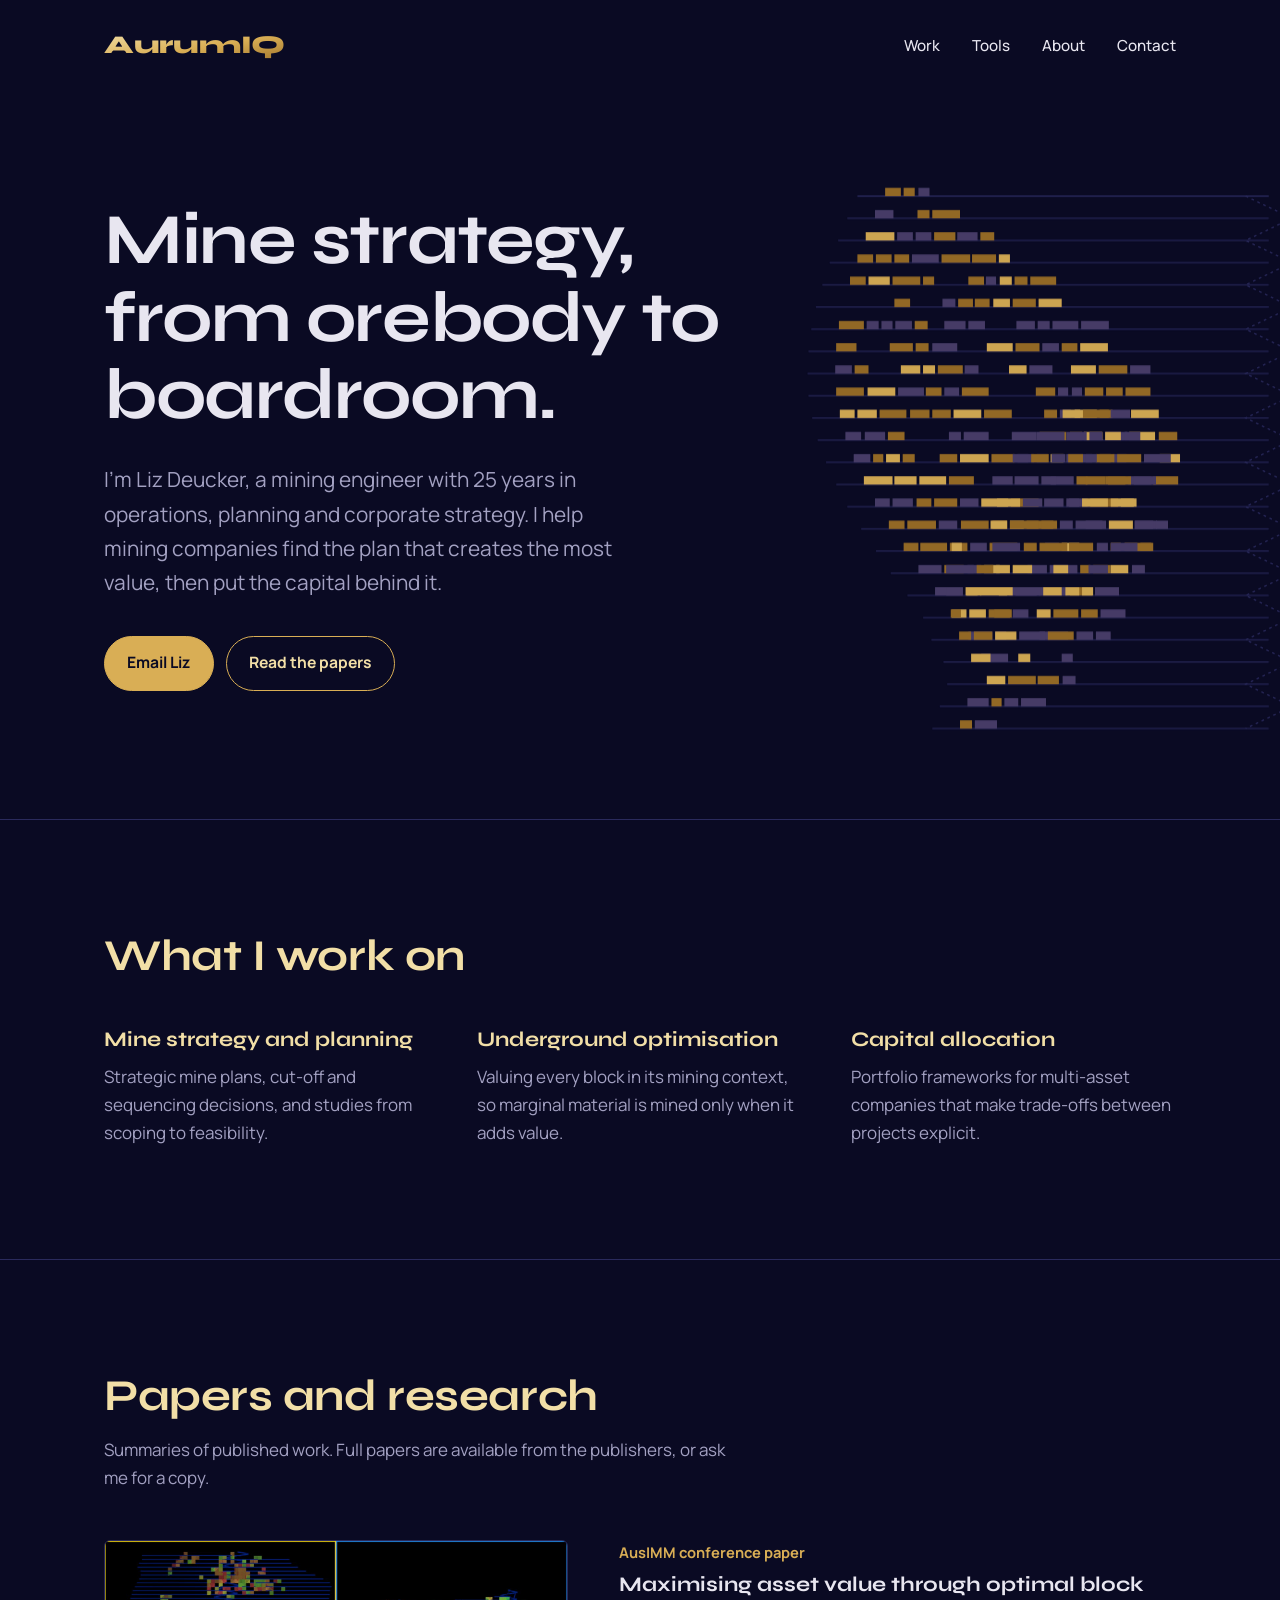
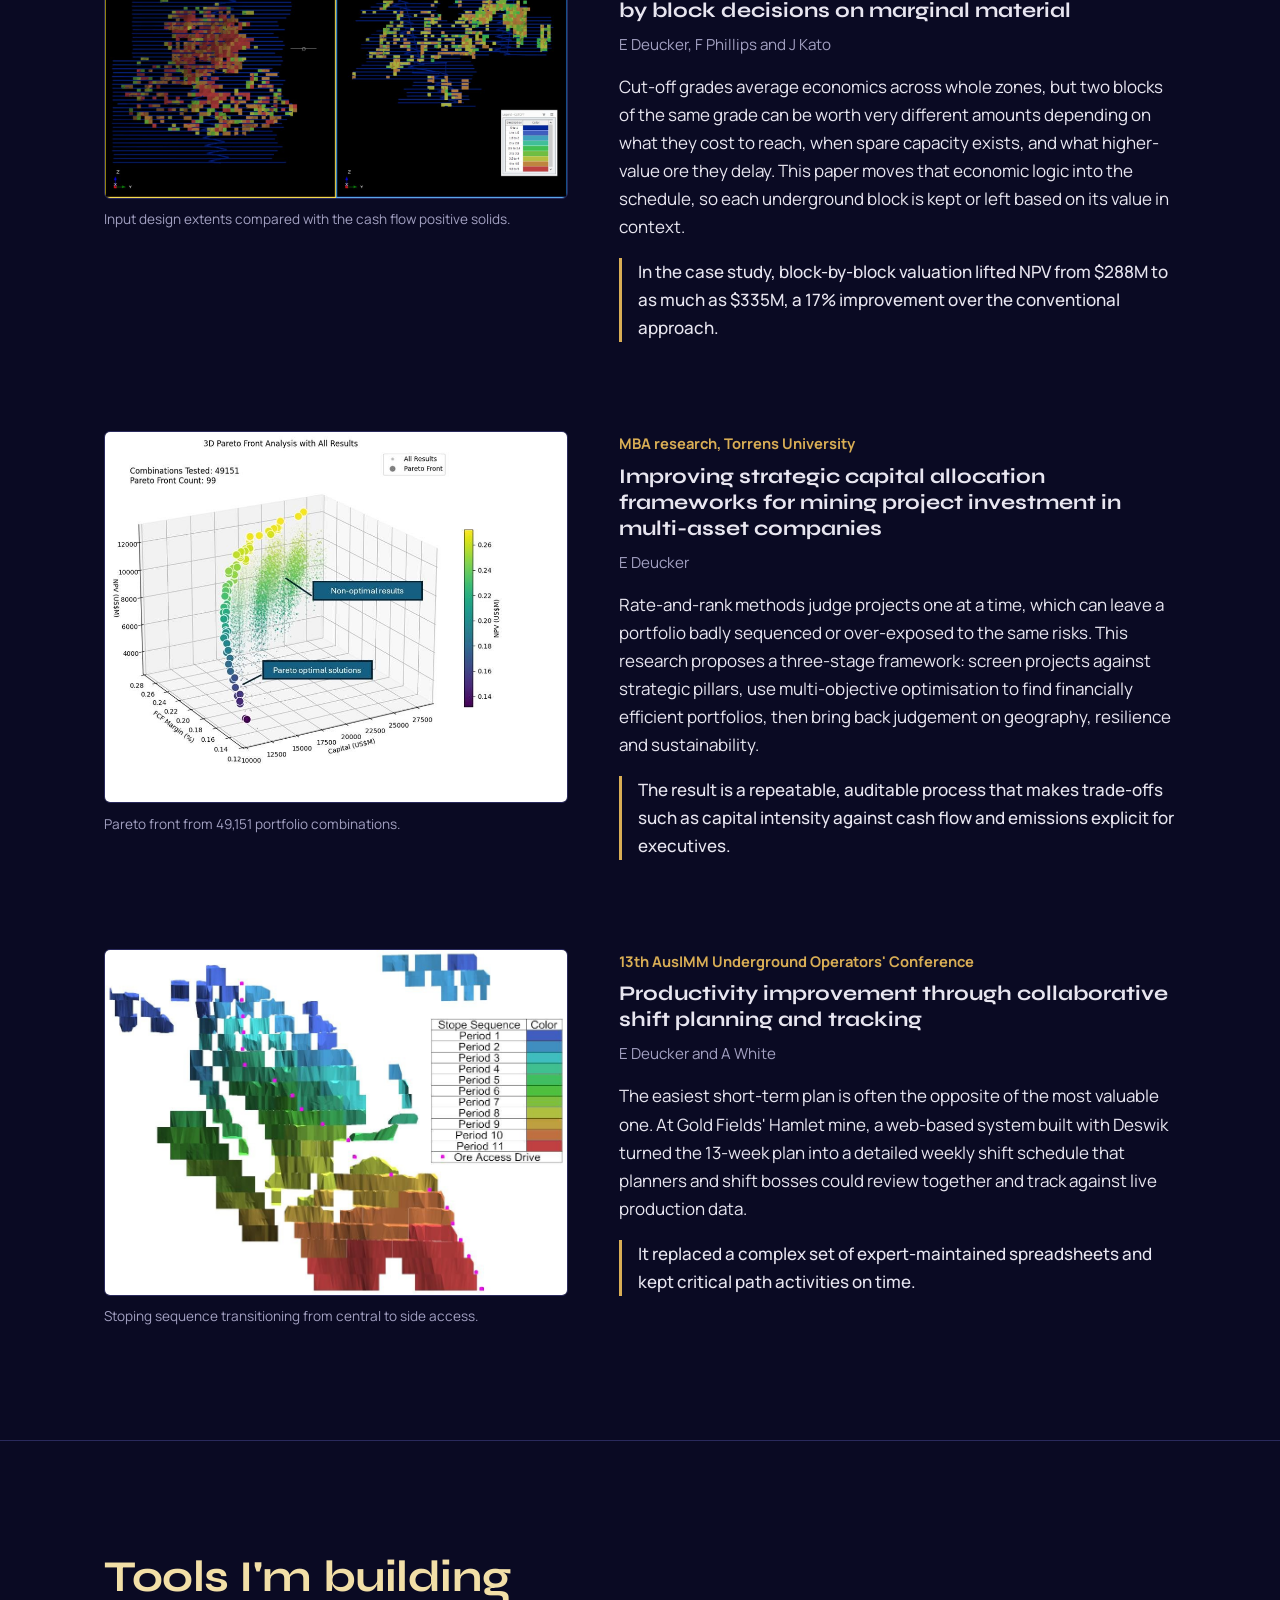
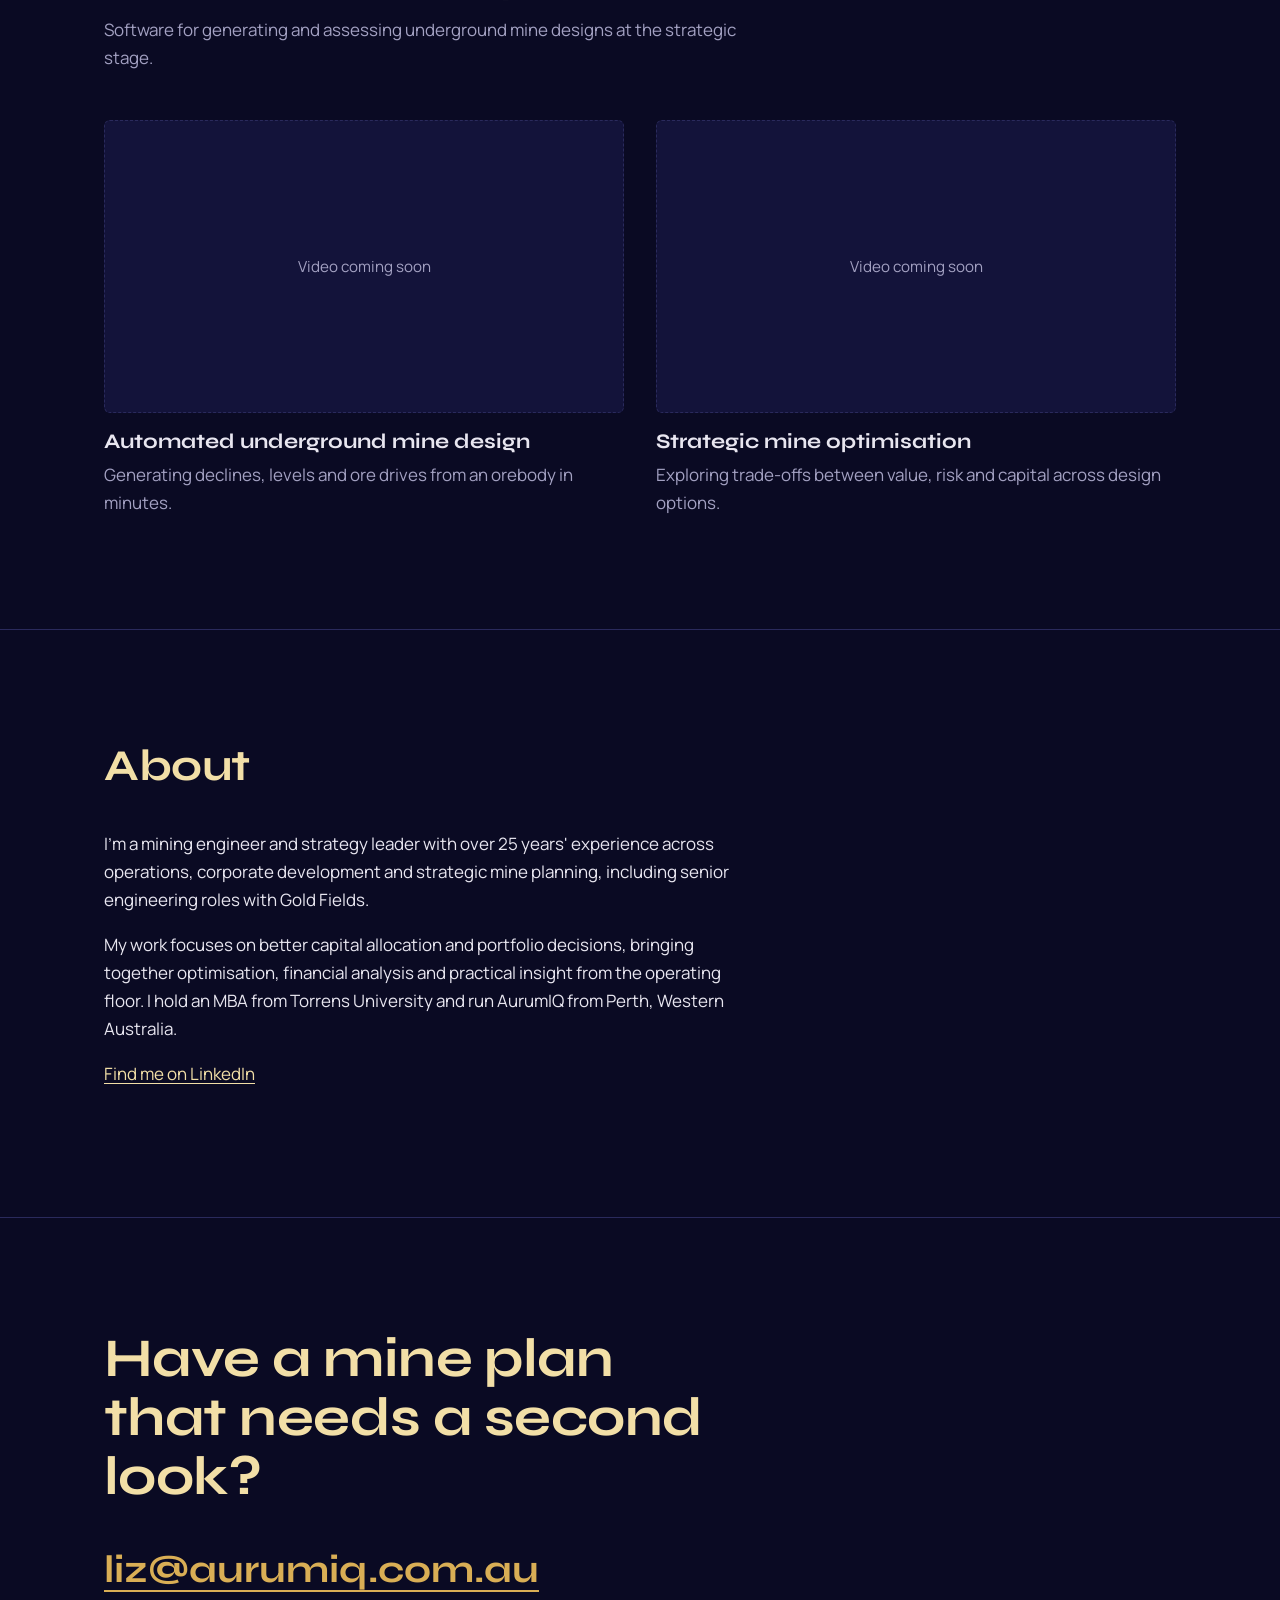
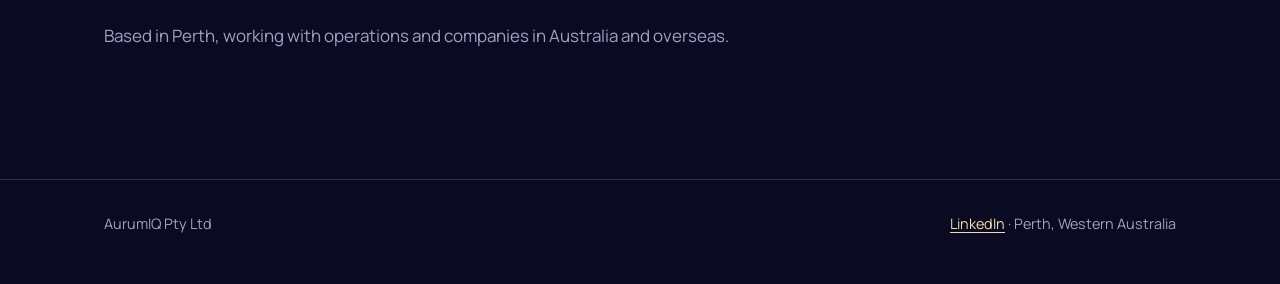
==== commit b81b2b57: "About: use conference bio, add LinkedIn link; hide podcast list until ready Co-Authored-By: Claude O" ====
--- a/index.html
+++ b/index.html
@@ -426,17 +426,18 @@
         <h2 id="about-h">About</h2>
         <div class="about">
           <div>
-            <p>[Draft — to be replaced with your LinkedIn About.] I'm a mining engineer with around 25 years of experience across underground operations, mine planning, operating systems and corporate strategy, including senior engineering roles with Gold Fields.</p>
-            <p>My work sits where engineering meets economics: understanding how mine design and sequencing decisions turn into value, and how that should shape where capital goes. I hold an MBA from Torrens University and run AurumIQ from Perth, Western Australia.</p>
-          </div>
+            <p>I'm a mining engineer and strategy leader with over 25 years' experience across operations, corporate development and strategic mine planning, including senior engineering roles with Gold Fields.</p>
+            <p>My work focuses on better capital allocation and portfolio decisions, bringing together optimisation, financial analysis and practical insight from the operating floor. I hold an MBA from Torrens University and run AurumIQ from Perth, Western Australia.</p>
+            <p><a href="https://www.linkedin.com/in/liz-deucker-36b05614/">Find me on LinkedIn</a></p>
+          </div>
+          <!-- What I'm listening to: add podcasts here when ready
           <aside class="listening" aria-labelledby="listening-h">
             <h3 id="listening-h">What I'm listening to</h3>
             <ul>
               <li>Podcast name<span>One line on why it's worth a listen</span></li>
-              <li>Podcast name<span>One line on why it's worth a listen</span></li>
-              <li>Podcast name<span>One line on why it's worth a listen</span></li>
             </ul>
           </aside>
+          -->
         </div>
       </div>
     </section>
@@ -453,7 +454,7 @@
   <footer>
     <div class="wrap">
       <p>AurumIQ Pty Ltd</p>
-      <p>Perth, Western Australia</p>
+      <p><a href="https://www.linkedin.com/in/liz-deucker-36b05614/">LinkedIn</a> · Perth, Western Australia</p>
     </div>
   </footer>
 </body>
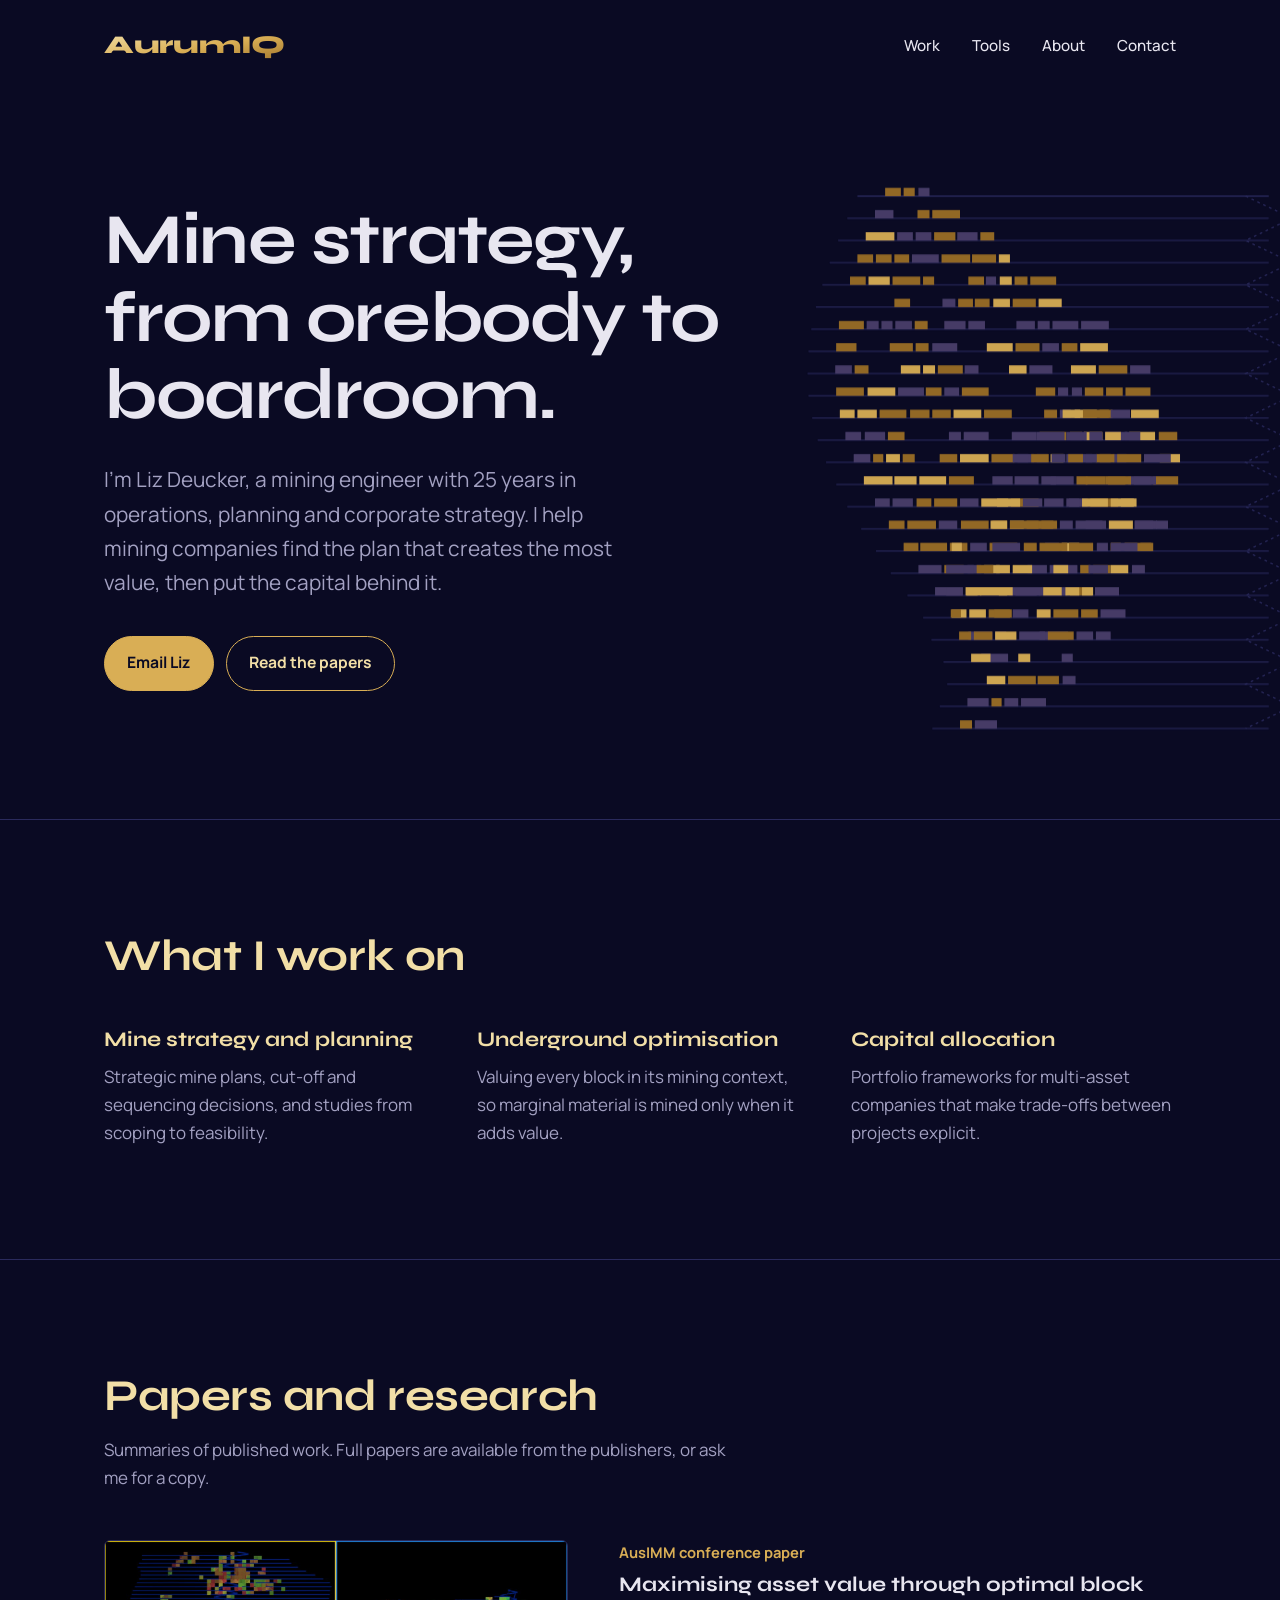
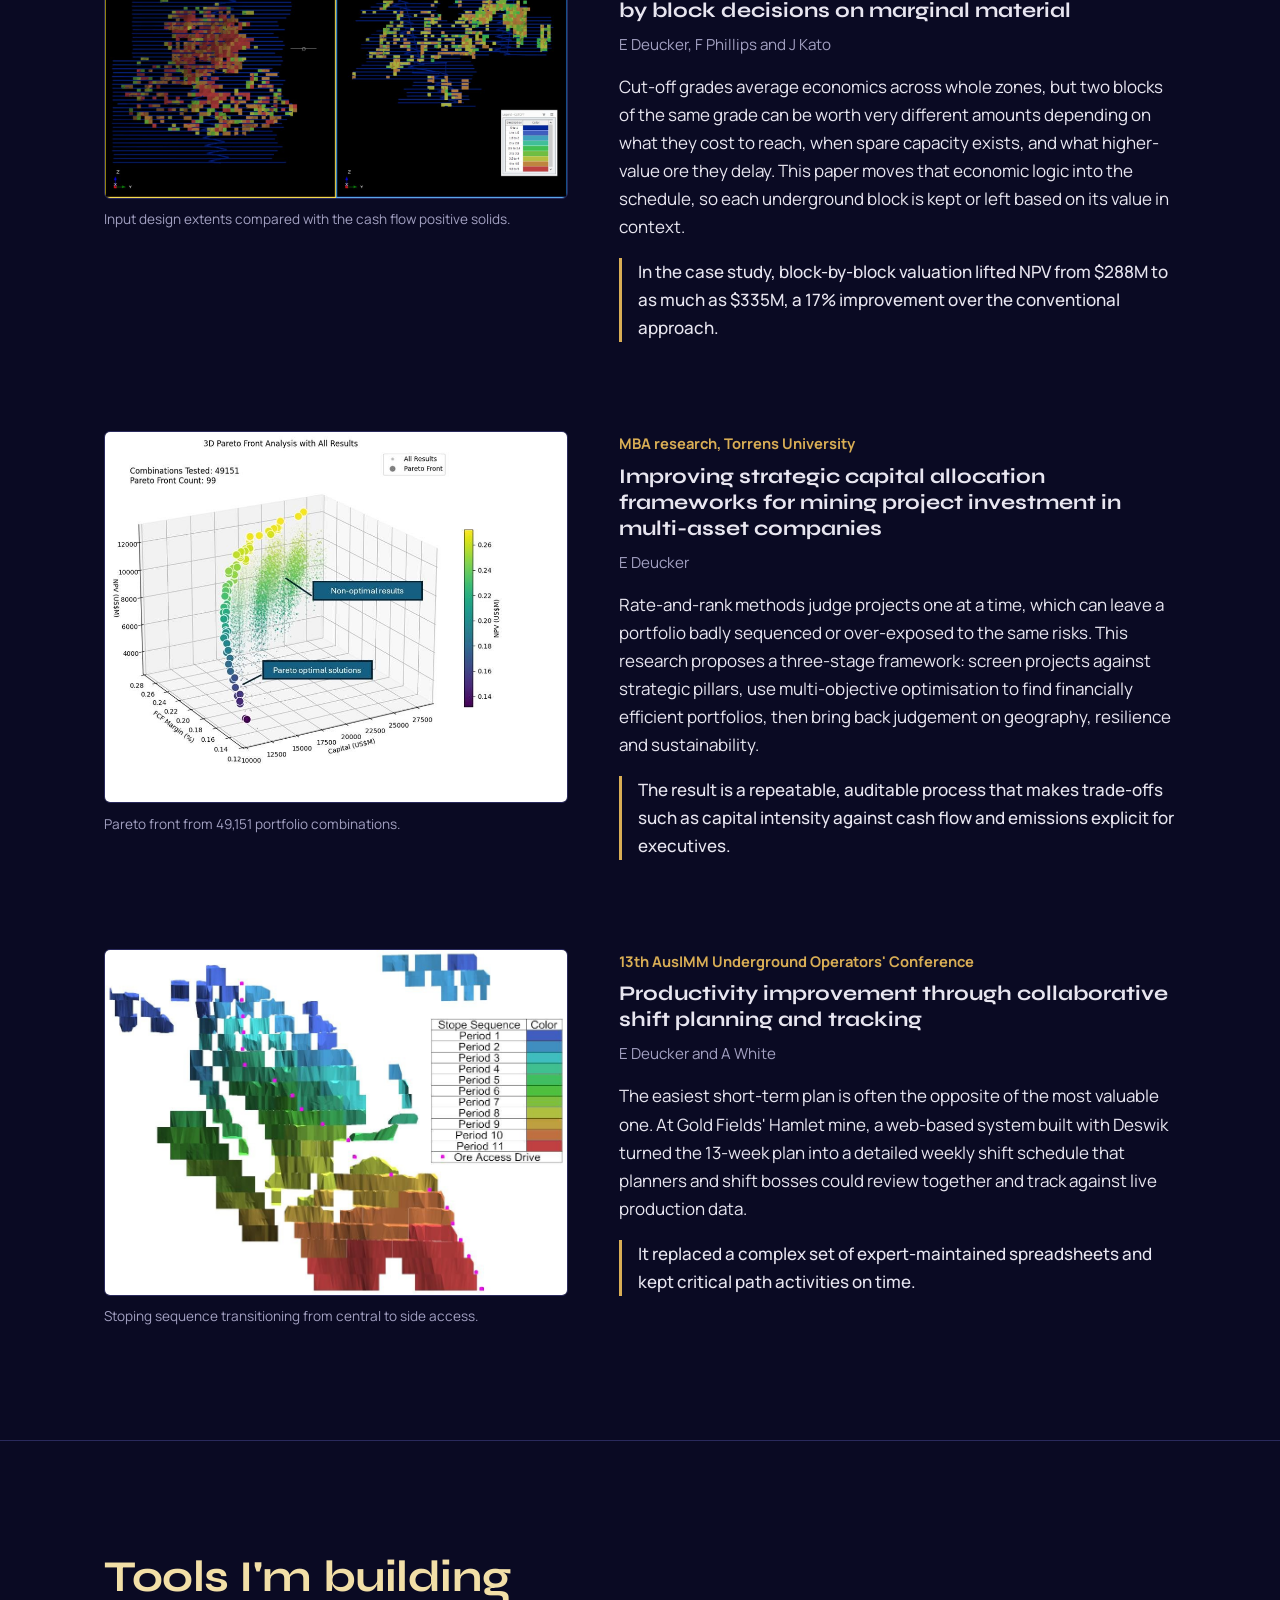
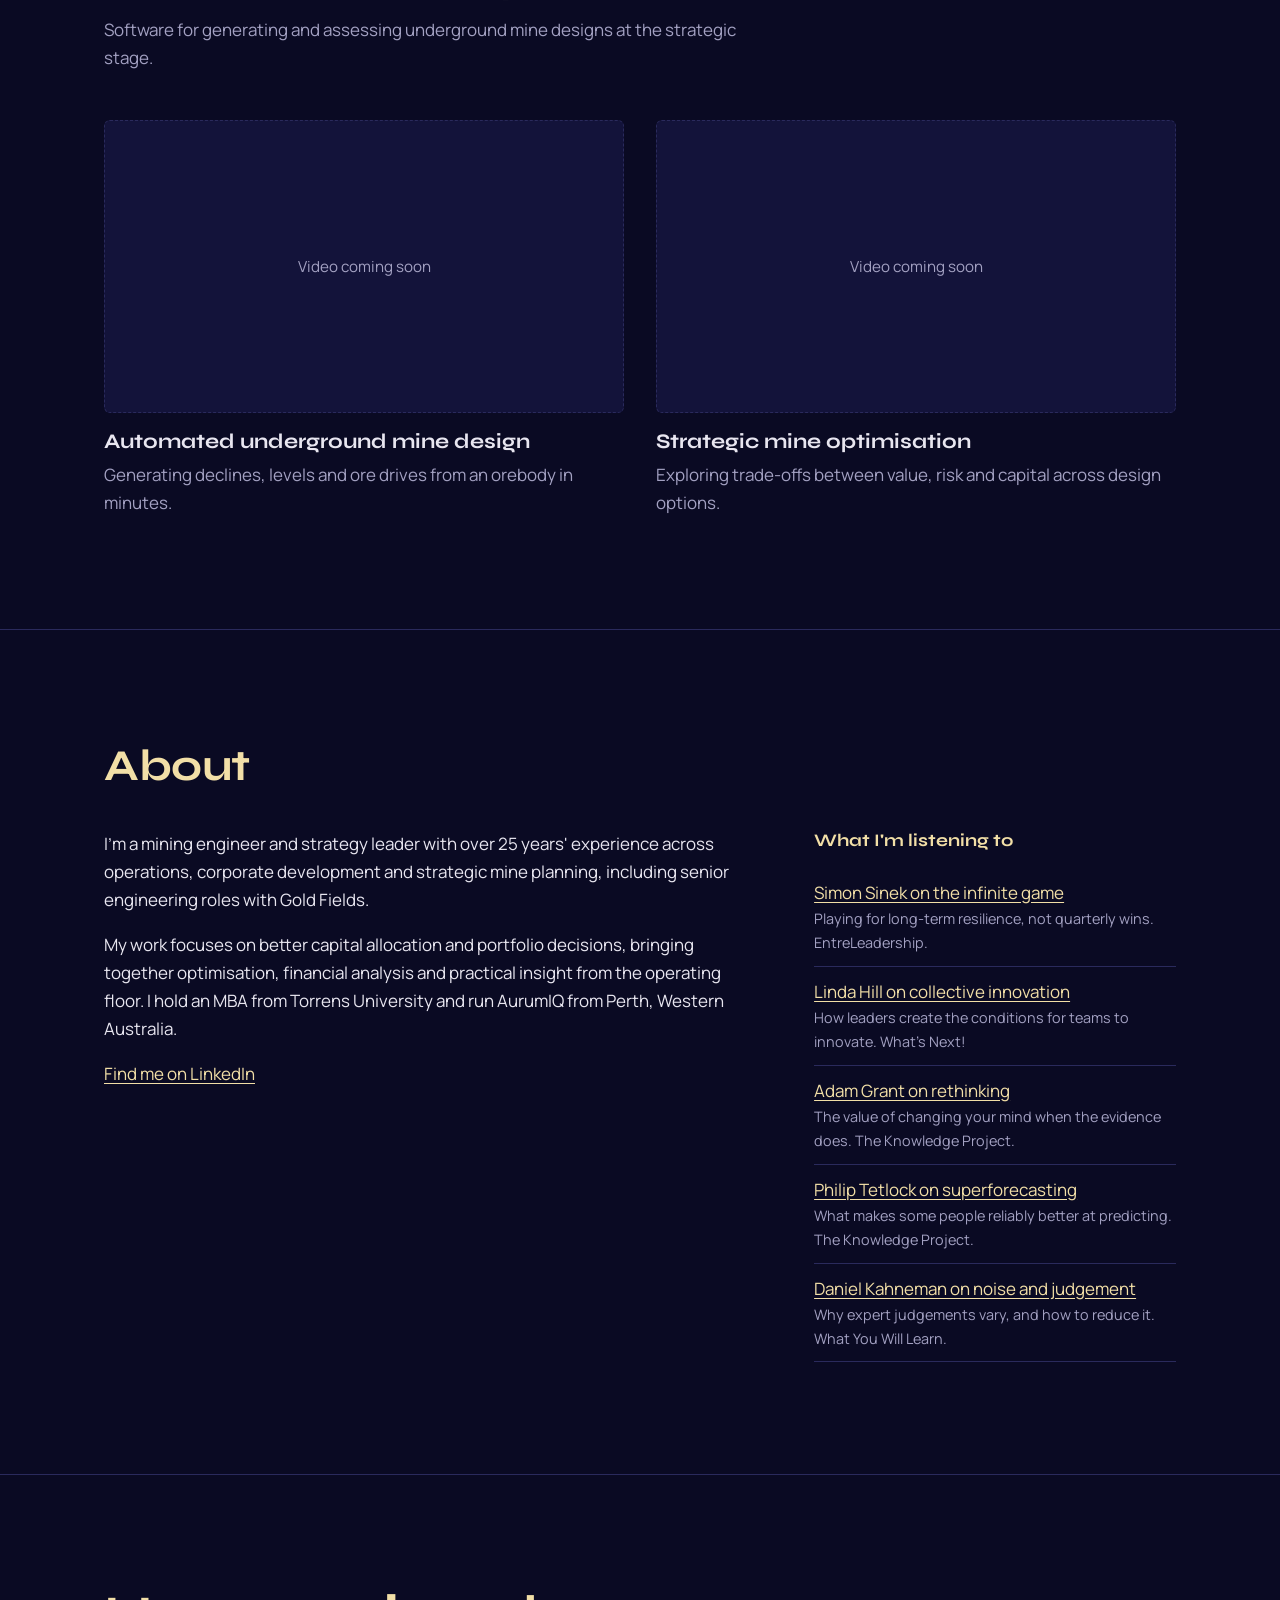
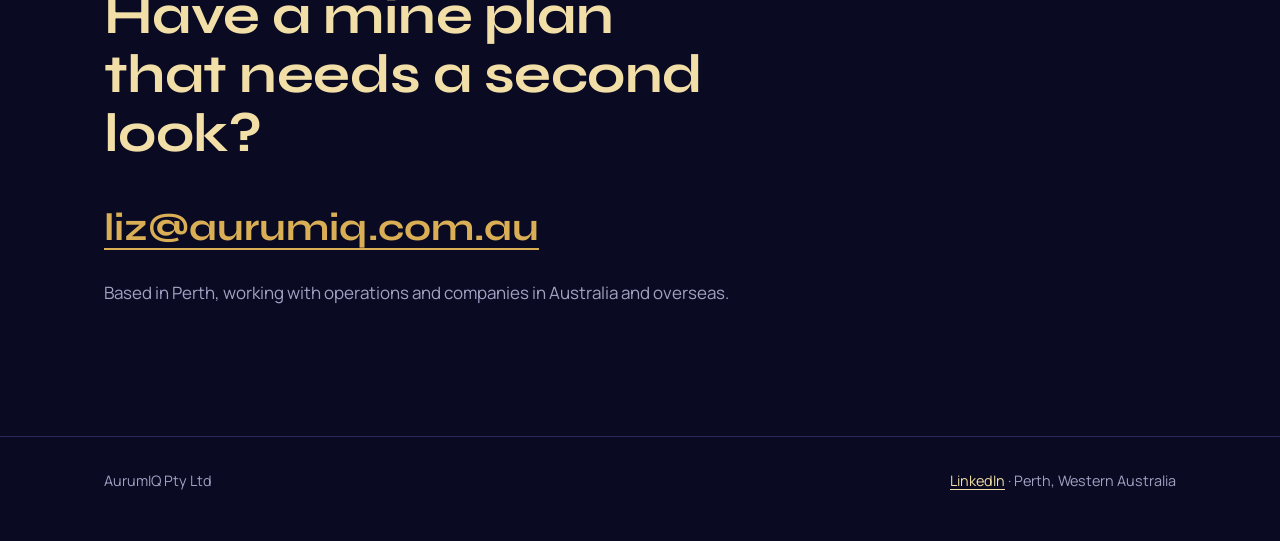
==== commit 1734c030: "Add What I'm listening to podcast list Co-Authored-By: Claude Opus 5.5 <noreply@anthropic.com> Claud" ====
--- a/index.html
+++ b/index.html
@@ -430,14 +430,16 @@
             <p>My work focuses on better capital allocation and portfolio decisions, bringing together optimisation, financial analysis and practical insight from the operating floor. I hold an MBA from Torrens University and run AurumIQ from Perth, Western Australia.</p>
             <p><a href="https://www.linkedin.com/in/liz-deucker-36b05614/">Find me on LinkedIn</a></p>
           </div>
-          <!-- What I'm listening to: add podcasts here when ready
           <aside class="listening" aria-labelledby="listening-h">
             <h3 id="listening-h">What I'm listening to</h3>
             <ul>
-              <li>Podcast name<span>One line on why it's worth a listen</span></li>
+              <li><a href="https://podcasts.apple.com/us/podcast/how-to-play-an-infinite-game-with-simon-sinek/id435836905?i=1000448344652">Simon Sinek on the infinite game</a><span>Playing for long-term resilience, not quarterly wins. EntreLeadership.</span></li>
+              <li><a href="https://whatsnextpodcast.libsyn.com/what-you-do-not-know-about-innovation-with-dr-linda-hill">Linda Hill on collective innovation</a><span>How leaders create the conditions for teams to innovate. What's Next!</span></li>
+              <li><a href="https://fs.blog/knowledge-podcast/adam-grant2/">Adam Grant on rethinking</a><span>The value of changing your mind when the evidence does. The Knowledge Project.</span></li>
+              <li><a href="https://fs.blog/knowledge-project-podcast/philip-tetlock/">Philip Tetlock on superforecasting</a><span>What makes some people reliably better at predicting. The Knowledge Project.</span></li>
+              <li><a href="https://shows.acast.com/what-you-will-learn/episodes/danielkahneman-nobelprizewinnerteachesushowtothinkbetter">Daniel Kahneman on noise and judgement</a><span>Why expert judgements vary, and how to reduce it. What You Will Learn.</span></li>
             </ul>
           </aside>
-          -->
         </div>
       </div>
     </section>
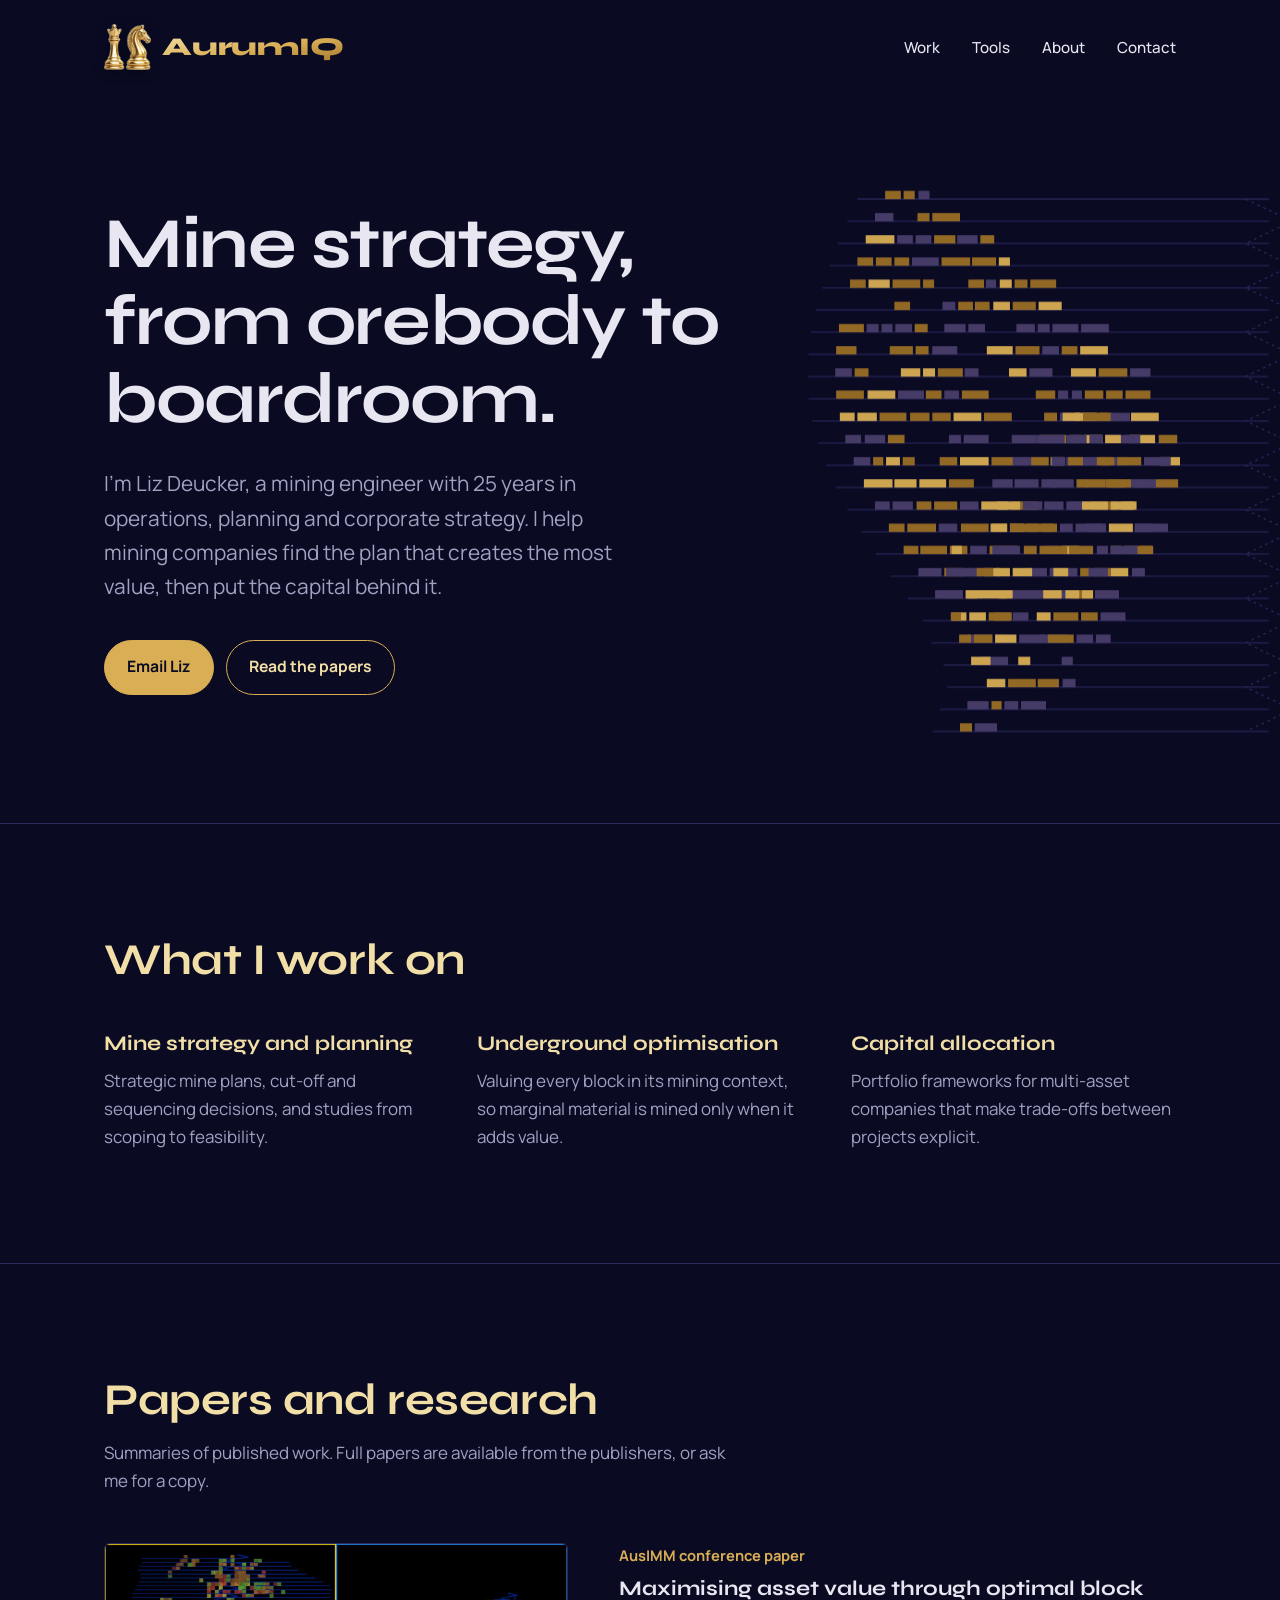
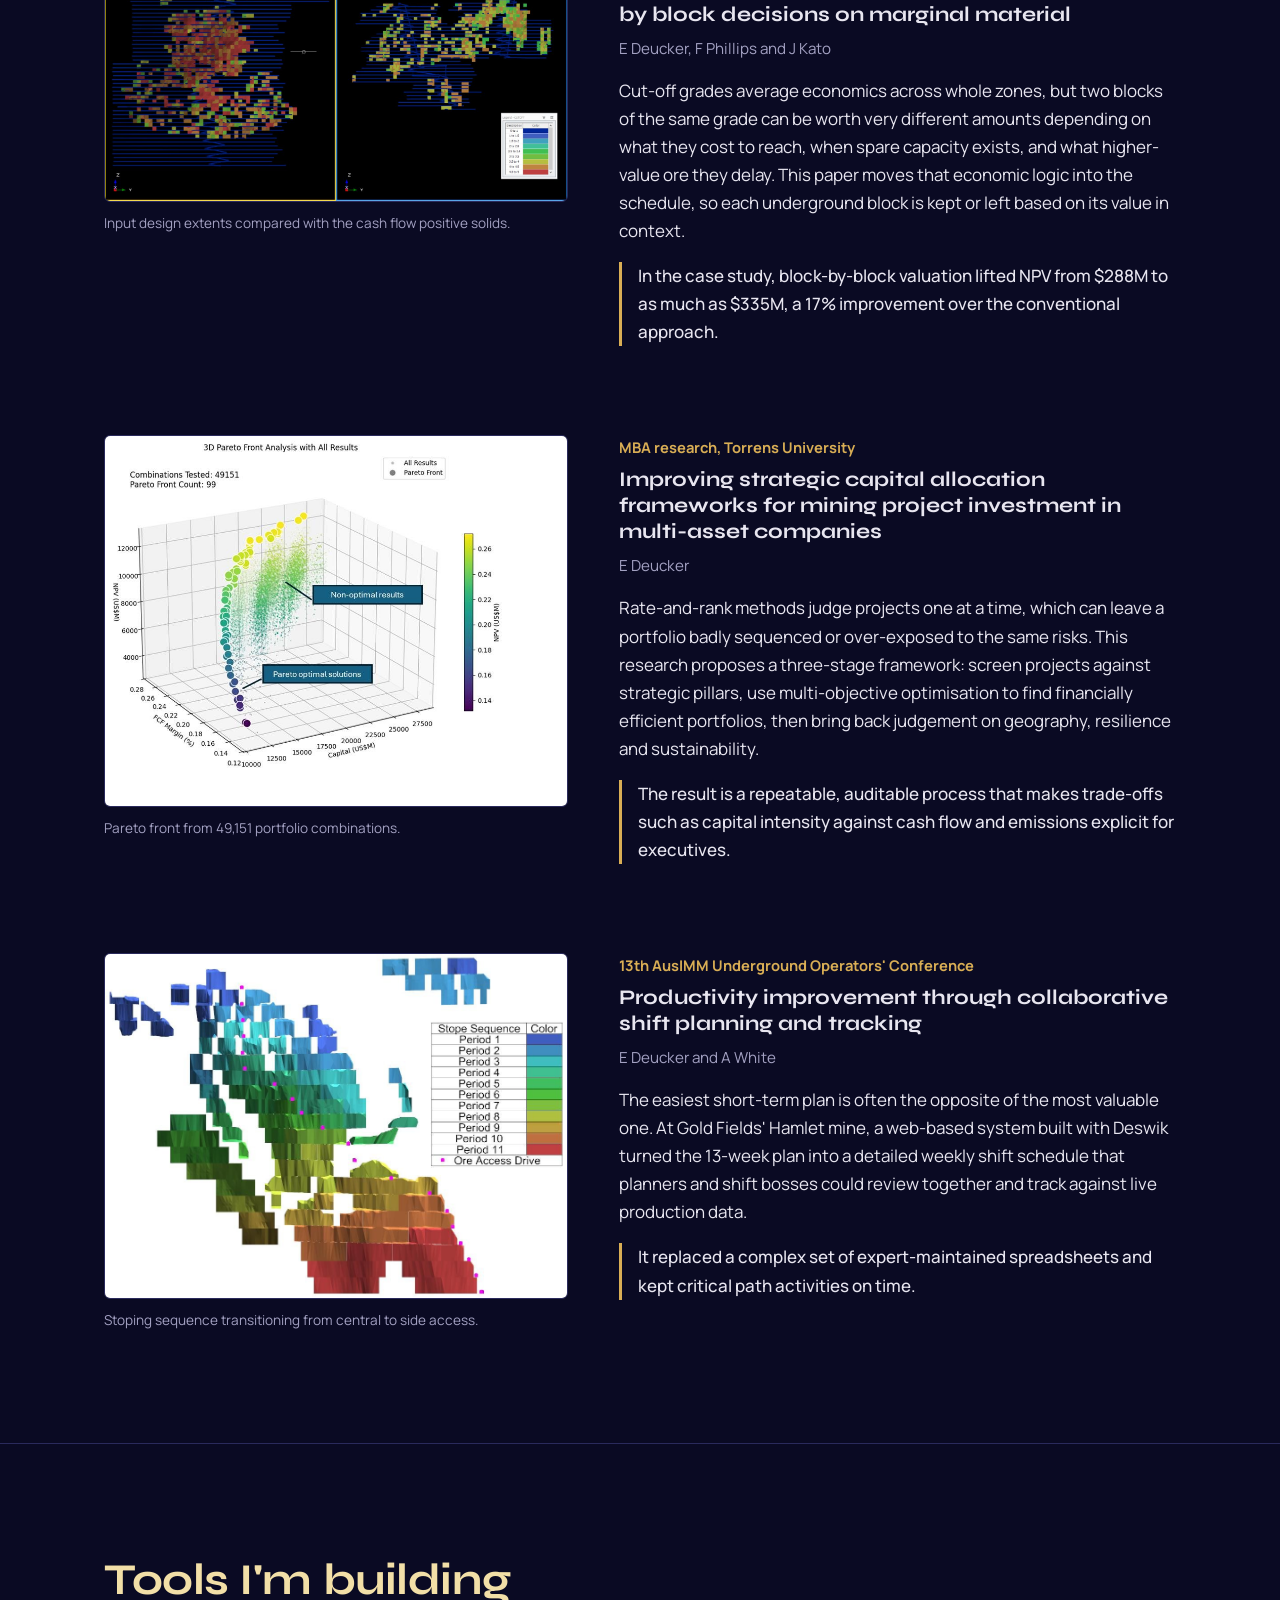
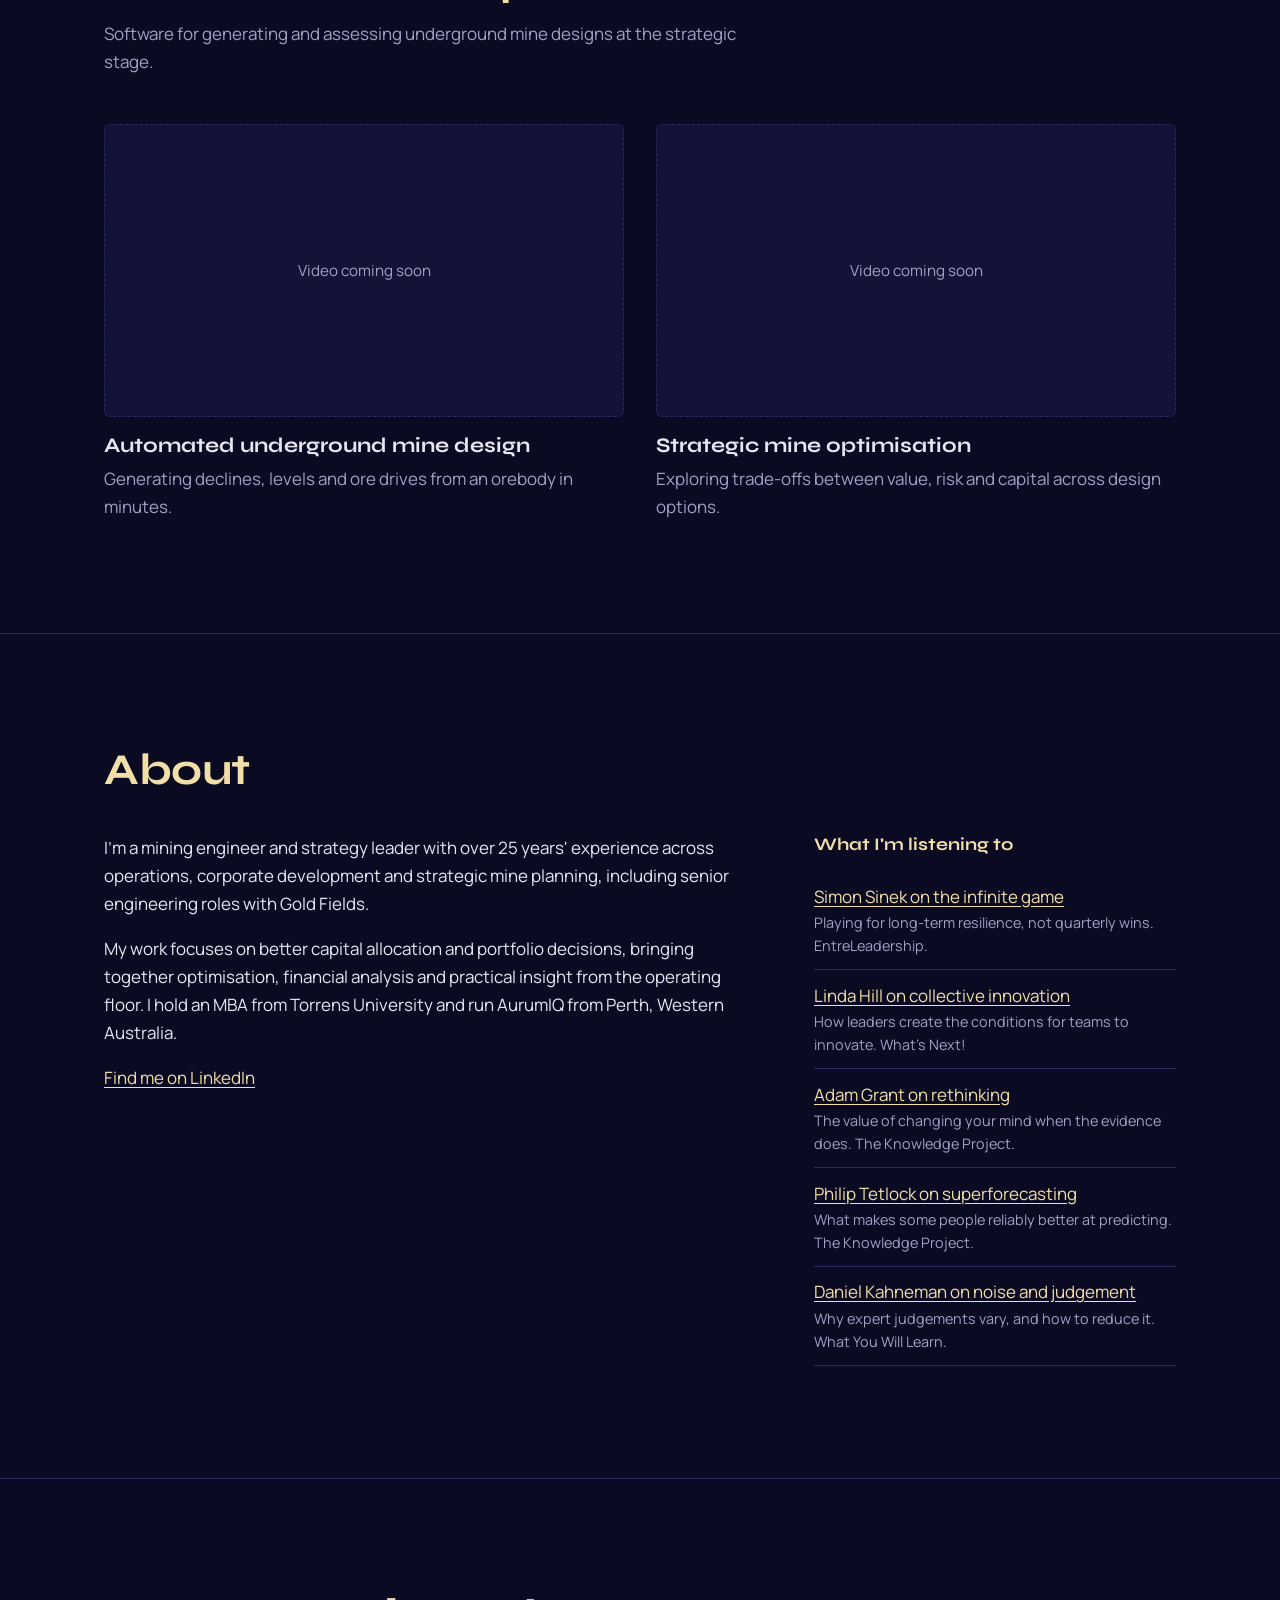
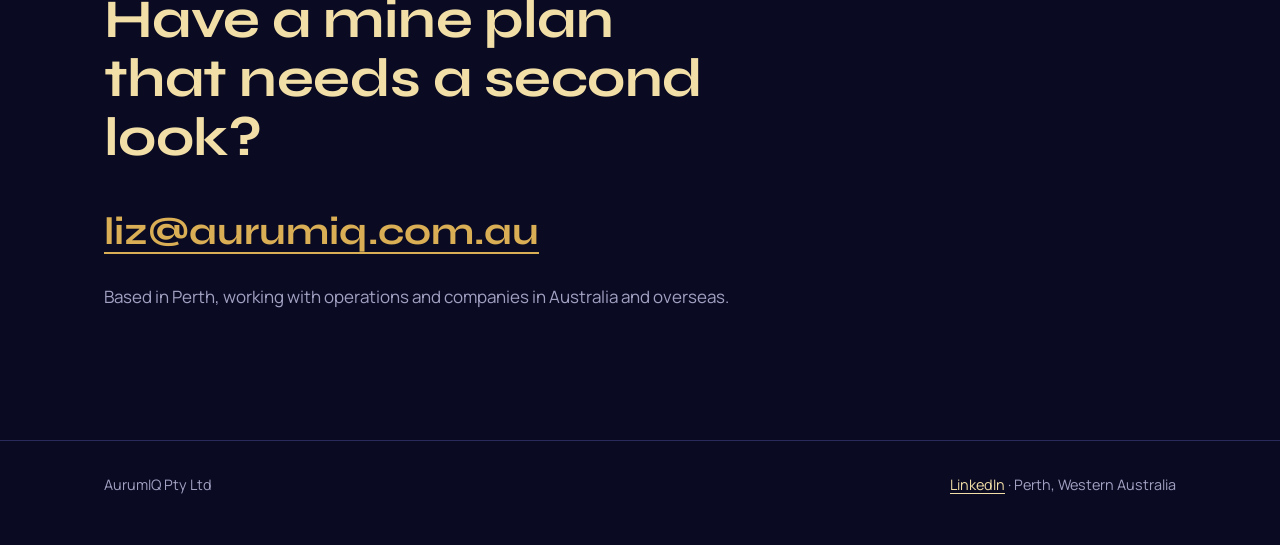
==== commit 25f74deb: "Add gold queen and knight to header; PNG favicon and touch icon Co-Authored-By: Claude Opus 5.5 <nor" ====
--- a/index.html
+++ b/index.html
@@ -9,7 +9,8 @@
   <meta property="og:description" content="Mine planning, underground optimisation and capital allocation with Liz Deucker.">
   <meta property="og:url" content="https://aurumiq.com.au/">
   <meta name="theme-color" content="#0A0A23">
-  <link rel="icon" href="favicon.svg" type="image/svg+xml">
+  <link rel="icon" href="favicon-32.png" sizes="32x32" type="image/png">
+  <link rel="apple-touch-icon" href="apple-touch-icon.png">
   <link rel="preload" href="assets/fonts/syne-latin-800-normal.woff2" as="font" type="font/woff2" crossorigin>
   <link rel="stylesheet" href="assets/styles.css">
 </head>
@@ -18,7 +19,7 @@
 
   <header class="site-header">
     <div class="wrap">
-      <a class="wordmark" href="#top" aria-label="AurumIQ home">AurumIQ</a>
+      <a class="brand" href="#top" aria-label="AurumIQ home"><img src="assets/img/pieces.png" width="245" height="240" alt=""><span class="wordmark">AurumIQ</span></a>
       <nav aria-label="Main">
         <ul>
           <li><a href="#work">Work</a></li>
--- a/assets/styles.css
+++ b/assets/styles.css
@@ -54,6 +54,8 @@
   -webkit-background-clip: text; background-clip: text; color: transparent;
 }
 .wordmark:hover { color: transparent; }
+.brand { display: inline-flex; align-items: center; gap: .7rem; text-decoration: none; }
+.brand img { height: 46px; width: auto; filter: drop-shadow(0 2px 6px rgba(0,0,0,.4)); }
 nav ul { list-style: none; display: flex; gap: clamp(.9rem, 3vw, 2rem); margin: 0; padding: 0; }
 nav a { color: var(--text); text-decoration: none; font-weight: 500; font-size: .95rem; }
 nav a:hover { color: var(--gold); }
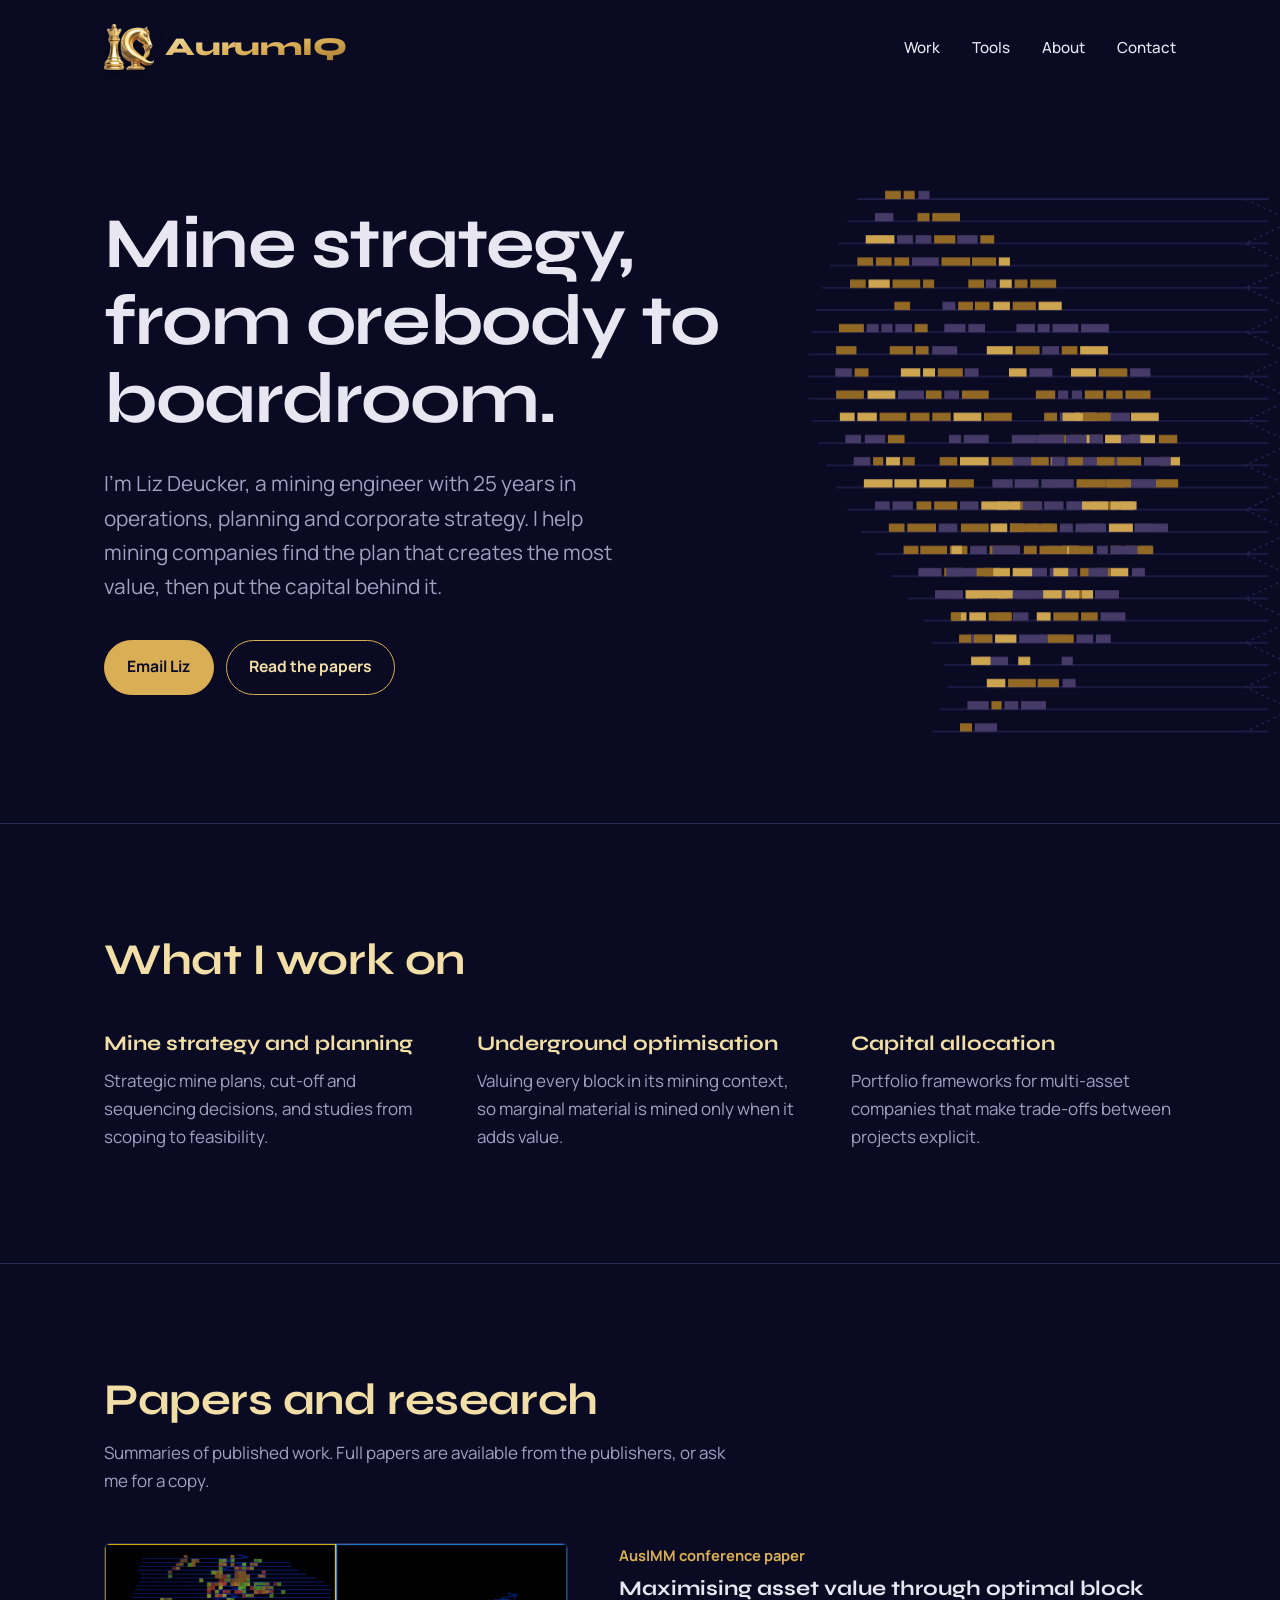
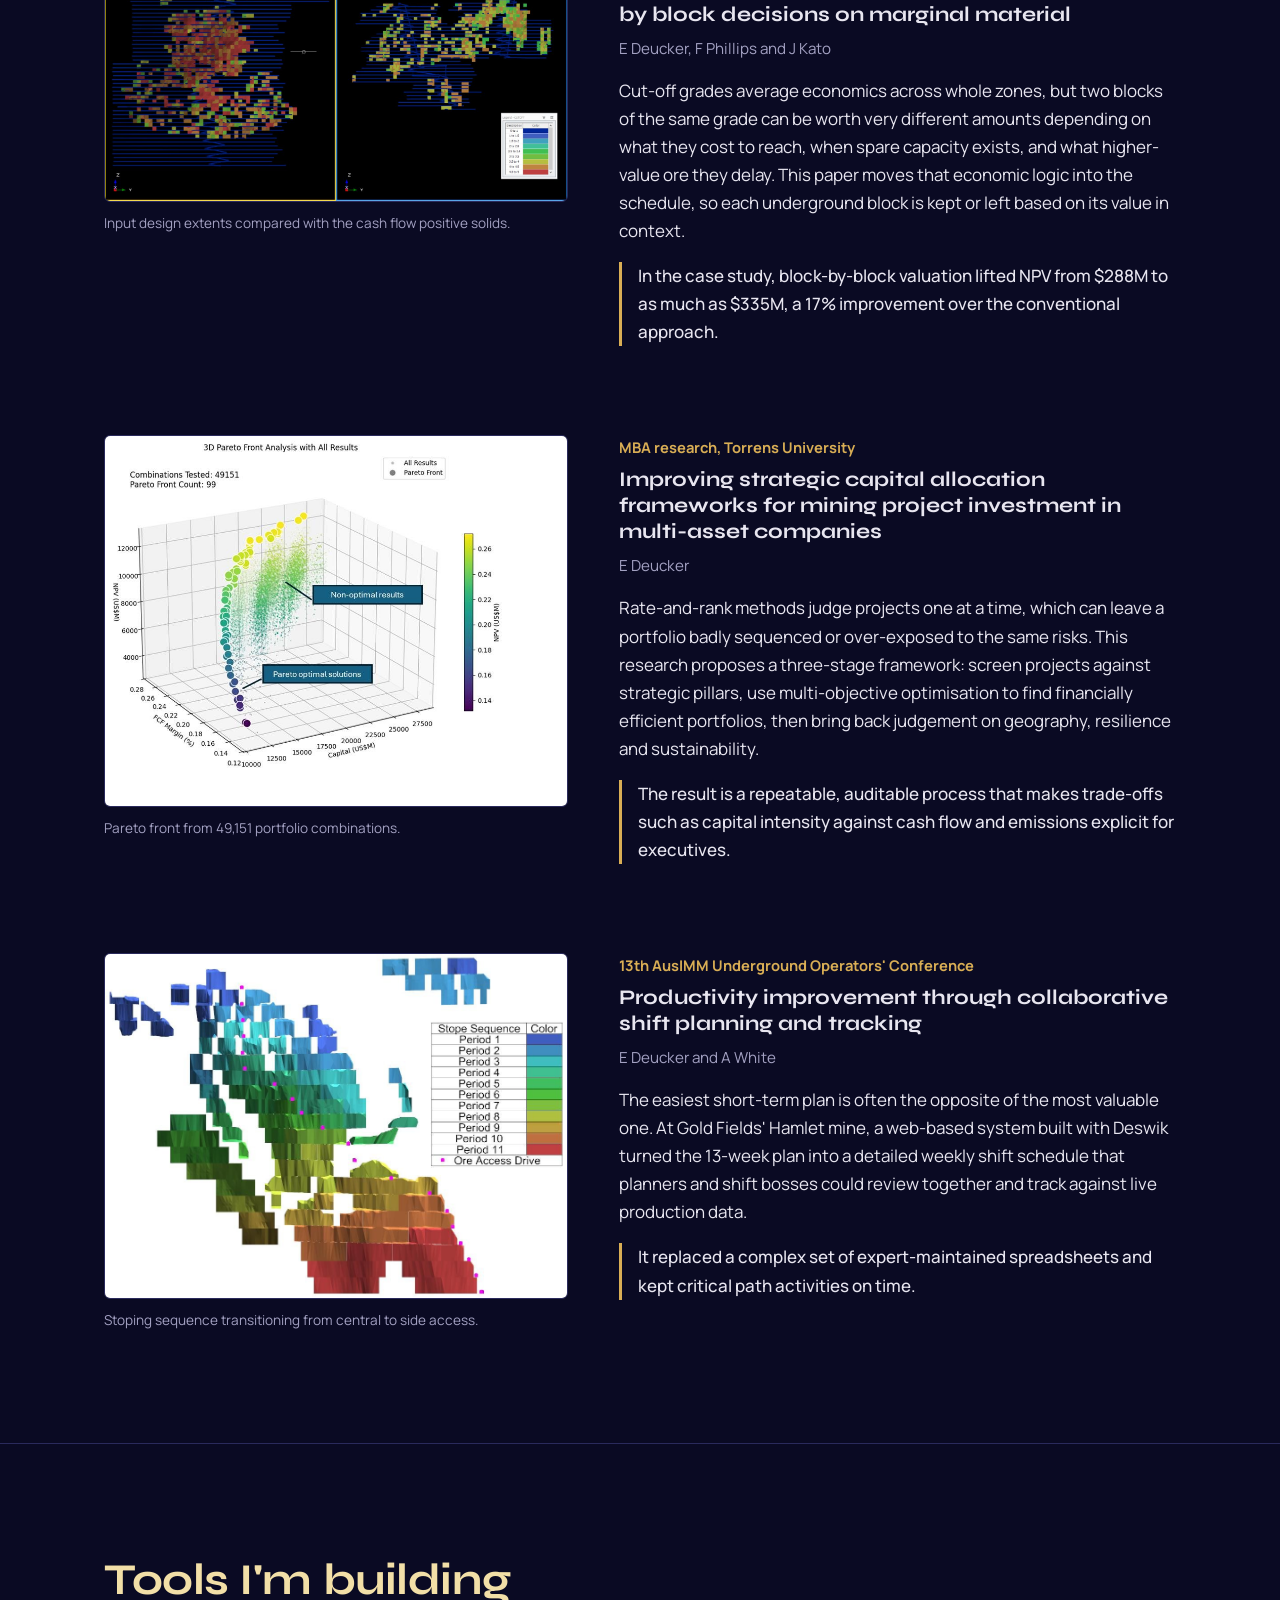
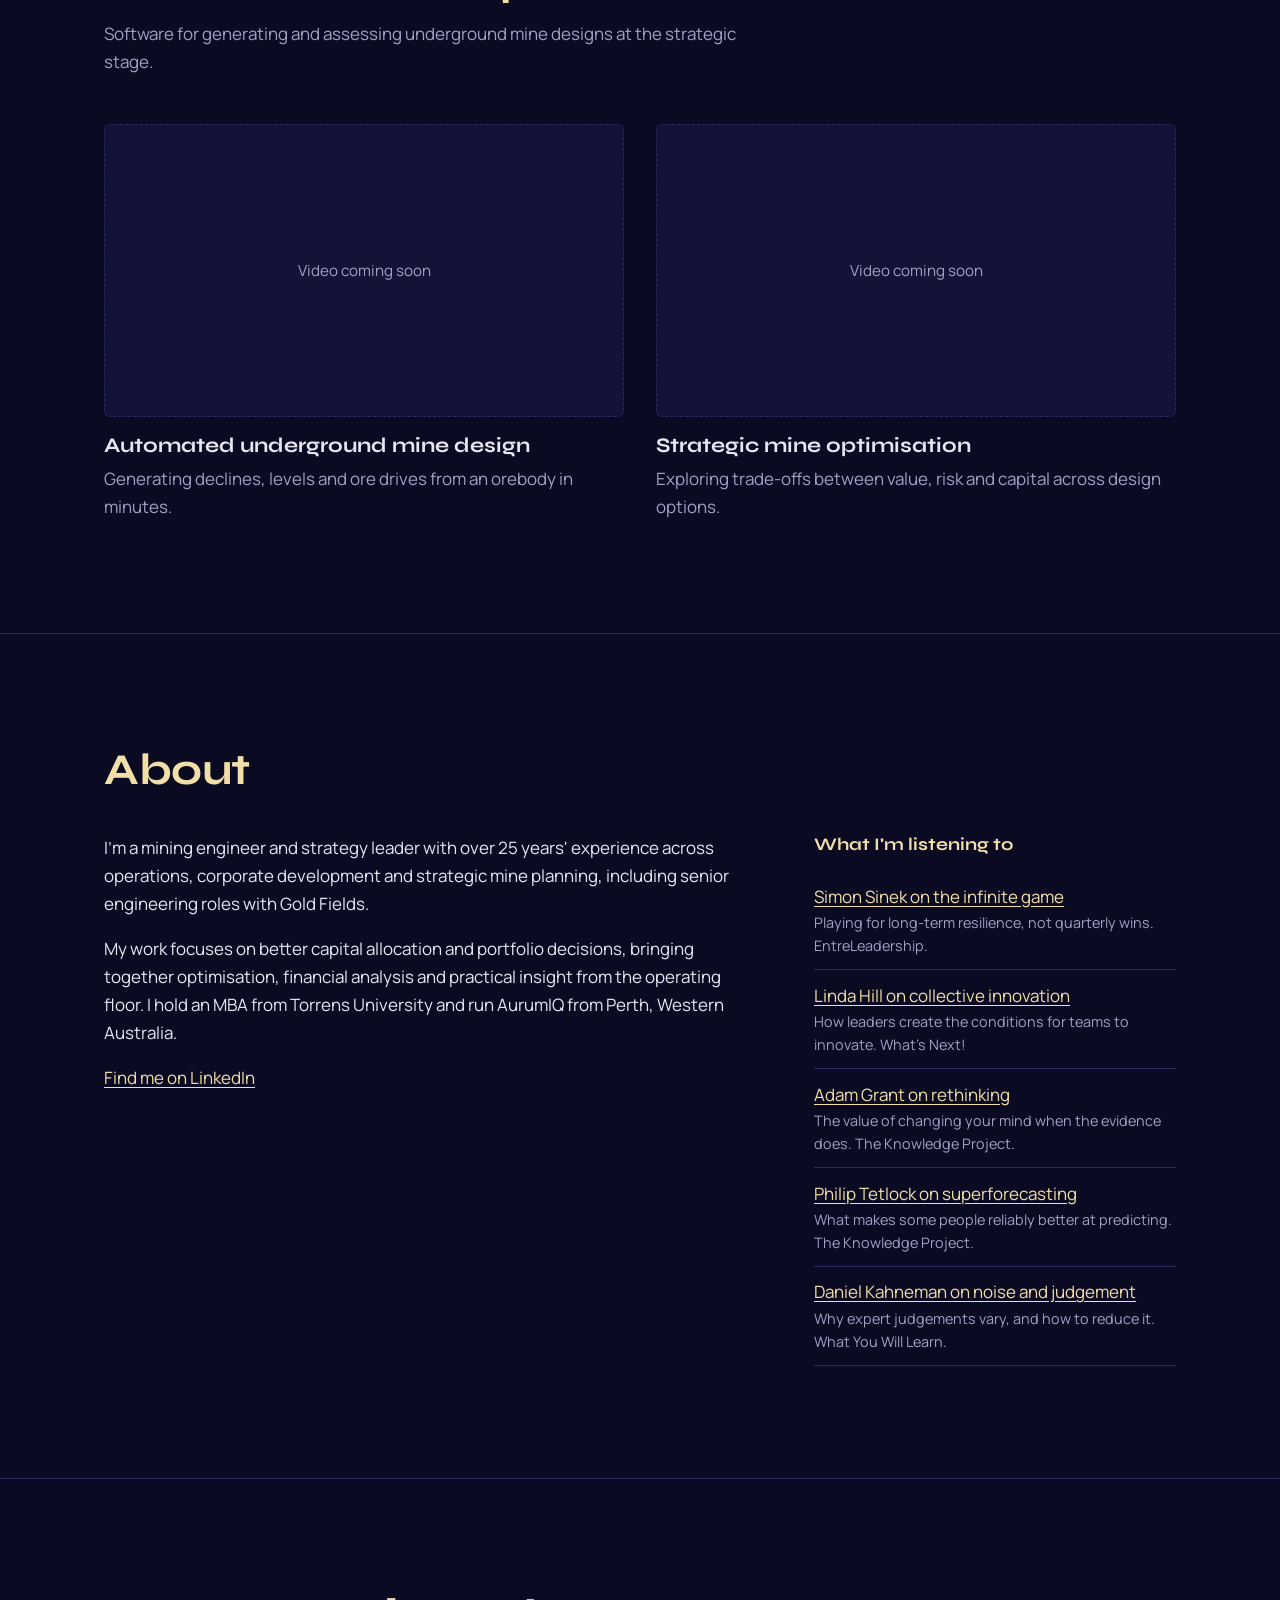
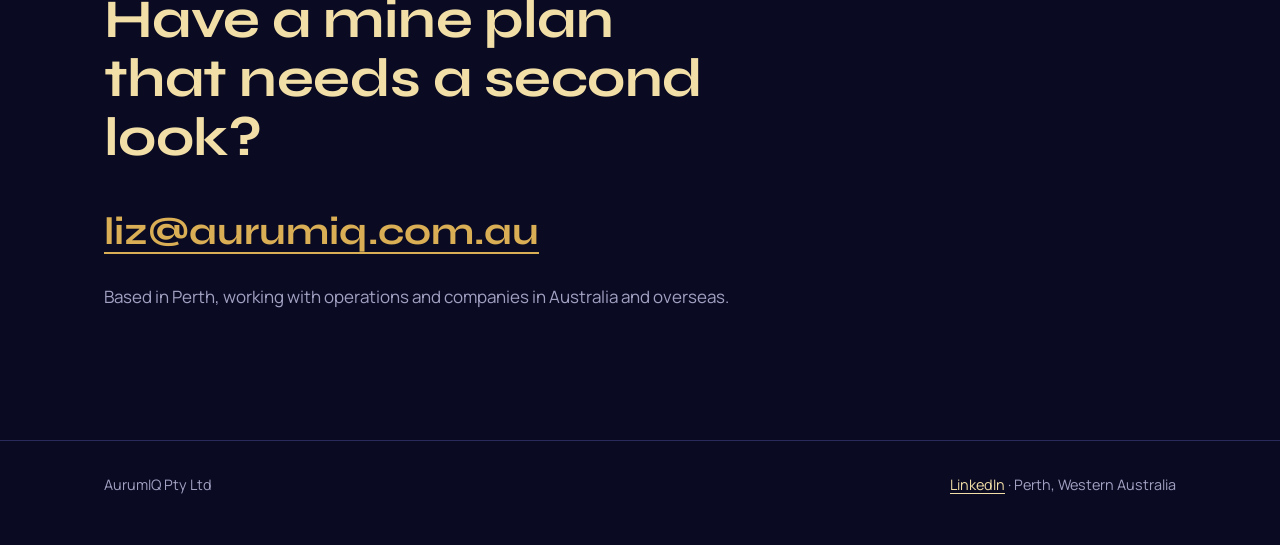
==== commit 447721af: "Header and icons: new IQ monogram (queen as I, knight as Q) Co-Authored-By: Claude Opus 5.5 <noreply" ====
--- a/index.html
+++ b/index.html
@@ -19,7 +19,7 @@
 
   <header class="site-header">
     <div class="wrap">
-      <a class="brand" href="#top" aria-label="AurumIQ home"><img src="assets/img/pieces.png" width="245" height="240" alt=""><span class="wordmark">AurumIQ</span></a>
+      <a class="brand" href="#top" aria-label="AurumIQ home"><img src="assets/img/pieces.png" width="261" height="240" alt=""><span class="wordmark">AurumIQ</span></a>
       <nav aria-label="Main">
         <ul>
           <li><a href="#work">Work</a></li>
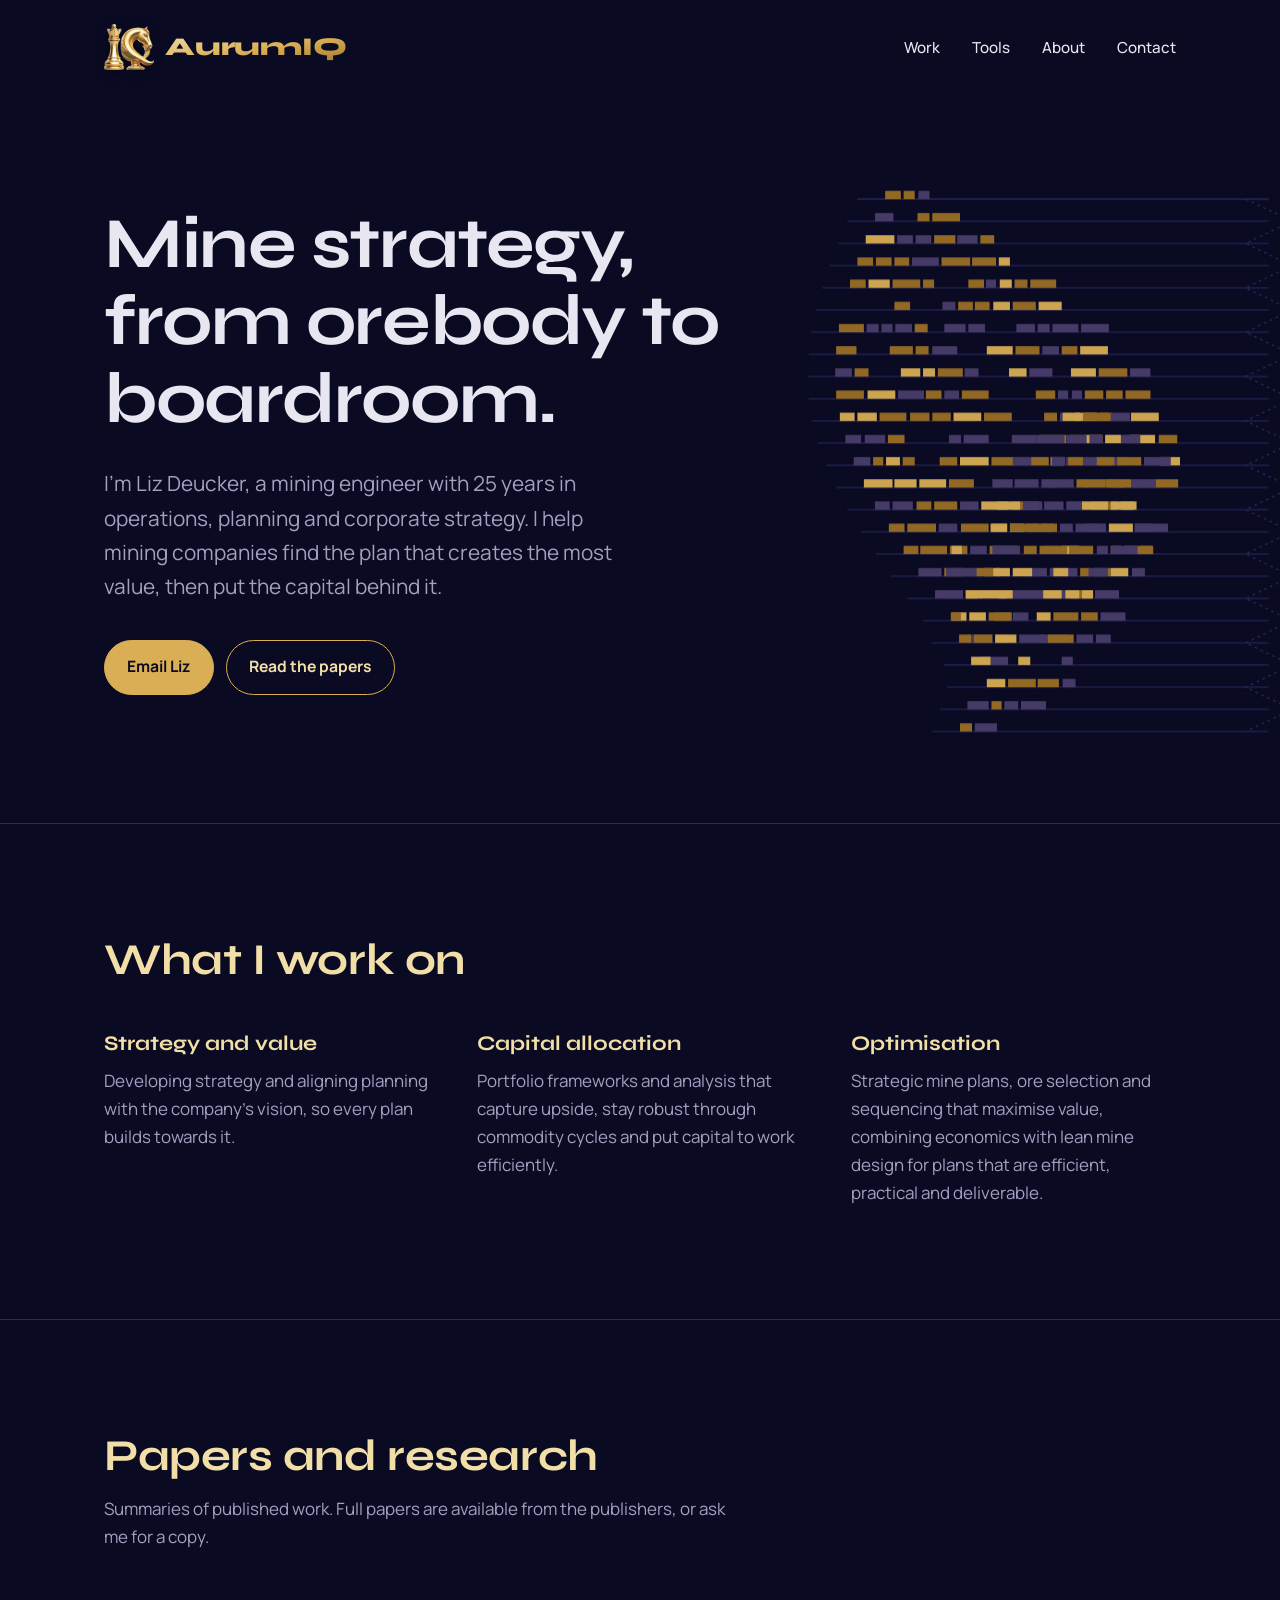
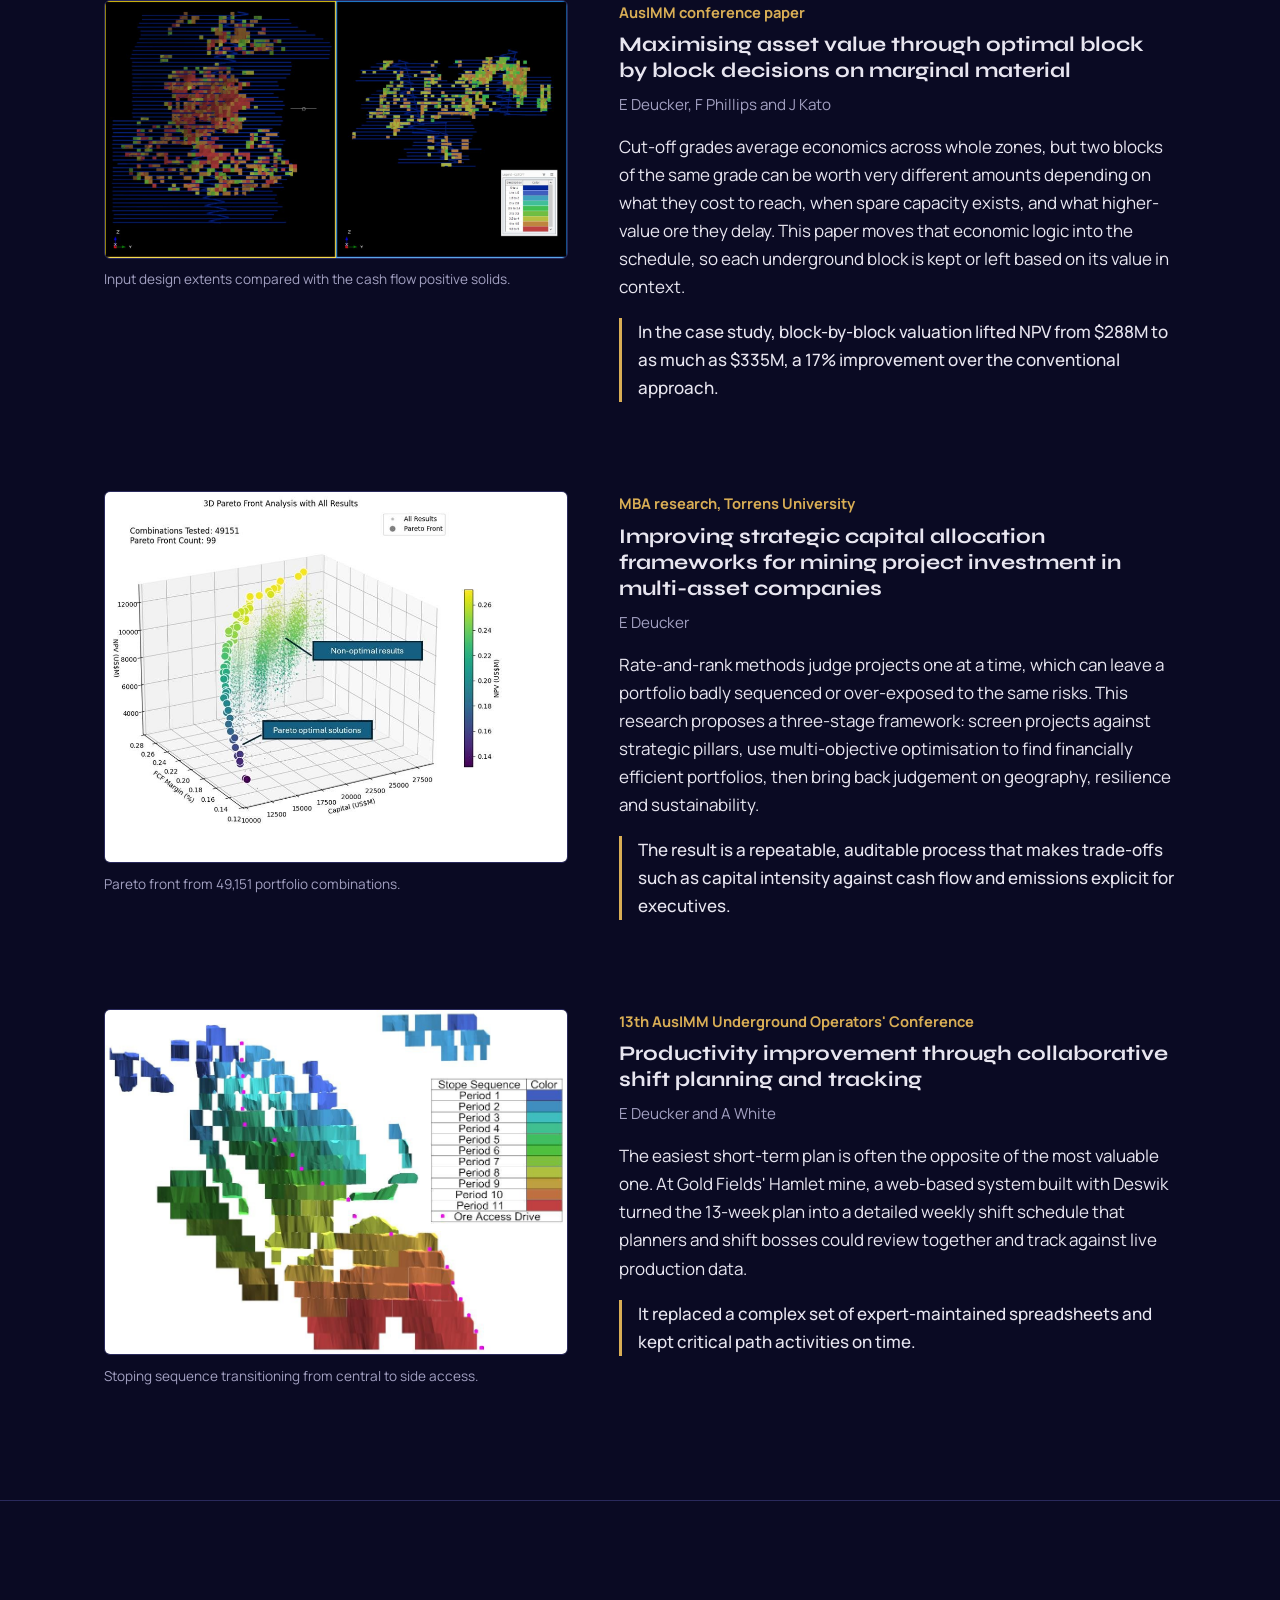
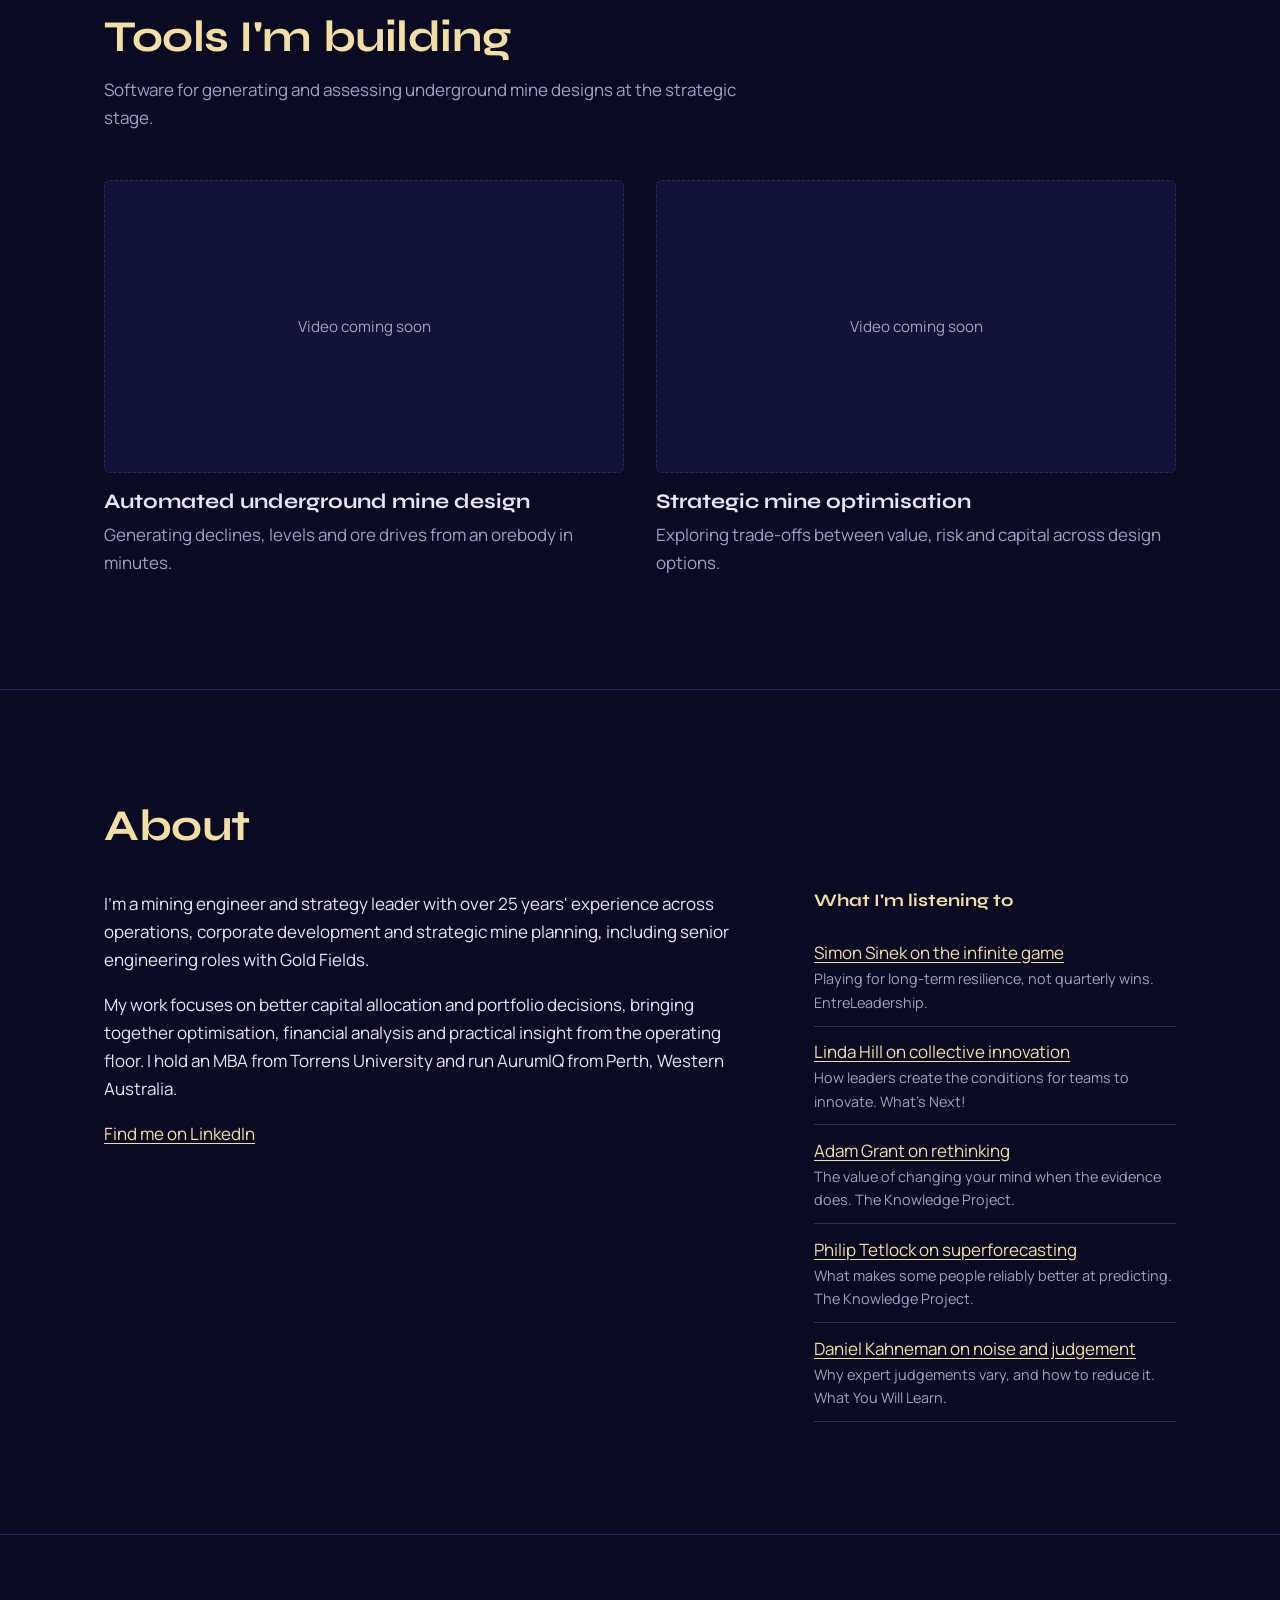
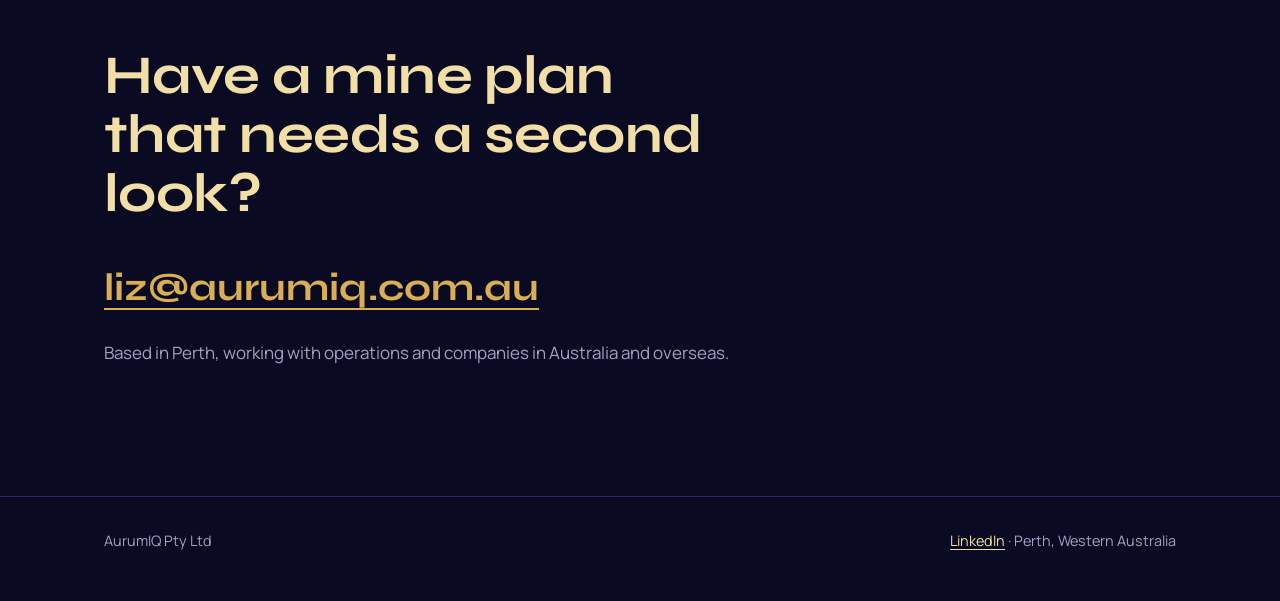
==== commit 6c5ed966: "Update What I work on: strategy and value, capital allocation, optimisation Co-Authored-By: Claude O" ====
--- a/index.html
+++ b/index.html
@@ -337,16 +337,16 @@
         <h2 id="services-h">What I work on</h2>
         <div class="services">
           <div>
-            <h3>Mine strategy and planning</h3>
-            <p>Strategic mine plans, cut-off and sequencing decisions, and studies from scoping to feasibility.</p>
-          </div>
-          <div>
-            <h3>Underground optimisation</h3>
-            <p>Valuing every block in its mining context, so marginal material is mined only when it adds value.</p>
+            <h3>Strategy and value</h3>
+            <p>Developing strategy and aligning planning with the company's vision, so every plan builds towards it.</p>
           </div>
           <div>
             <h3>Capital allocation</h3>
-            <p>Portfolio frameworks for multi-asset companies that make trade-offs between projects explicit.</p>
+            <p>Portfolio frameworks and analysis that capture upside, stay robust through commodity cycles and put capital to work efficiently.</p>
+          </div>
+          <div>
+            <h3>Optimisation</h3>
+            <p>Strategic mine plans, ore selection and sequencing that maximise value, combining economics with lean mine design for plans that are efficient, practical and deliverable.</p>
           </div>
         </div>
       </div>
